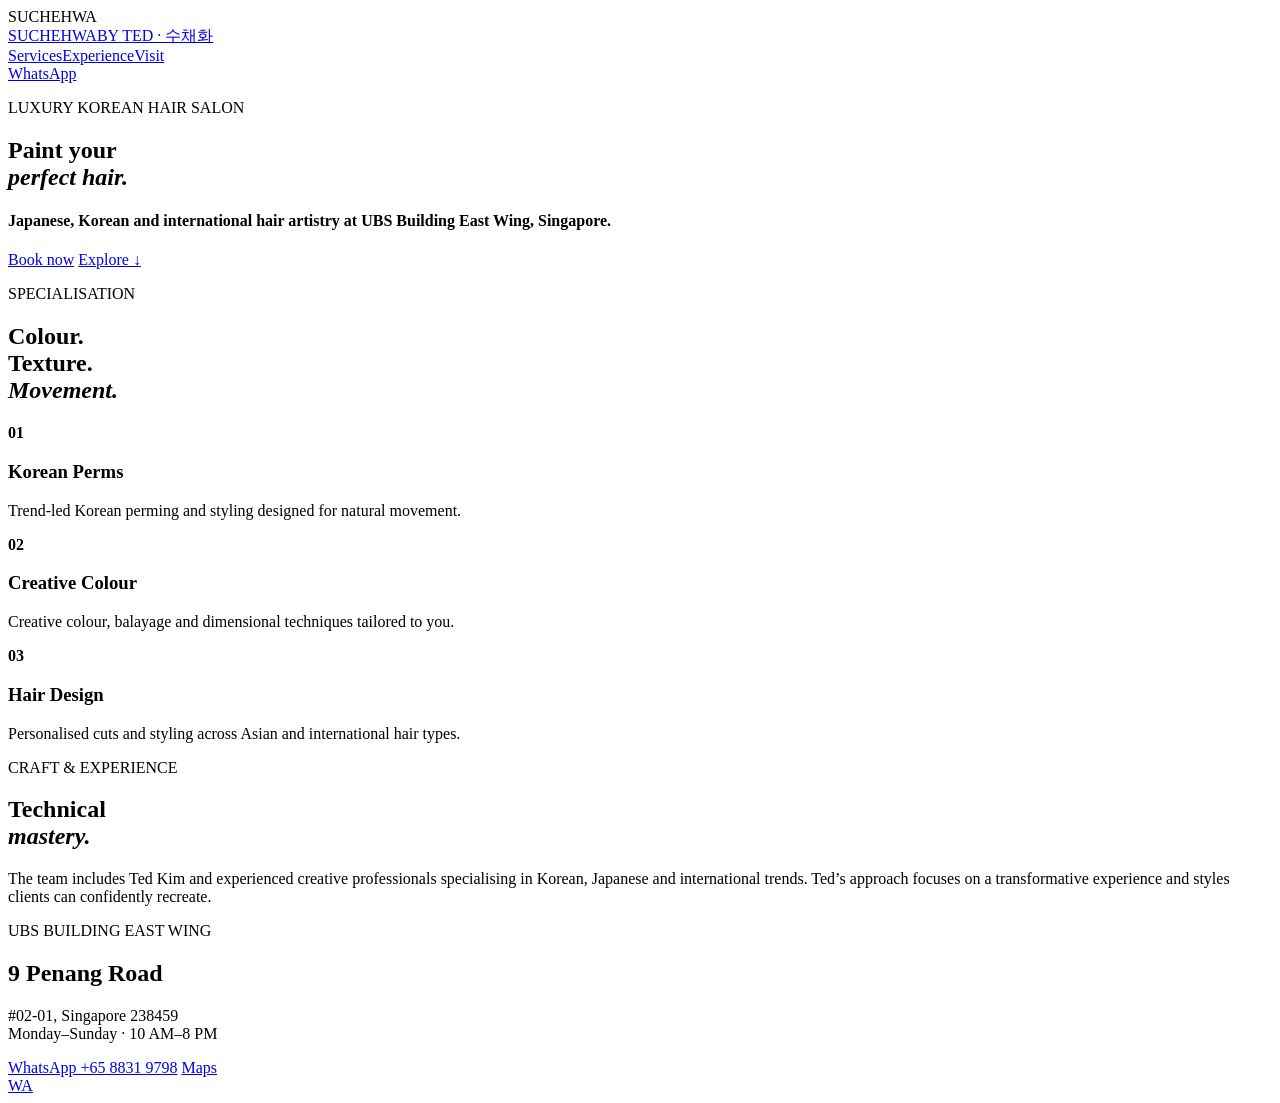
==== index.html @ 35e84a0e "Build Salon 4 website — Suchehwa By Ted" ====
<!doctype html><html><head><meta charset="utf-8"><meta name="viewport" content="width=device-width,initial-scale=1"><title>Suchehwa By Ted — Luxury Korean Hair Salon</title><link rel="stylesheet" href="style.css"></head><body><div id="loader">SUCHEHWA</div><header><a class="logo" href="#home">SUCHEHWA<span>BY TED · 수채화</span></a><nav><a href="#services">Services</a><a href="#team">Experience</a><a href="#visit">Visit</a></nav><a class="cta" href="https://wa.me/6588319798">WhatsApp</a></header><main><section id="home" class="hero"><p>LUXURY KOREAN HAIR SALON</p><h1>Paint your<br><i>perfect hair.</i></h1><h4>Japanese, Korean and international hair artistry at UBS Building East Wing, Singapore.</h4><div><a class="cta" href="https://wa.me/6588319798?text=Hi%20Suchehwa%20By%20Ted%2C%20I%27d%20like%20to%20book.">Book now</a> <a href="#services">Explore ↓</a></div></section><section id="services"><p>SPECIALISATION</p><h2>Colour.<br>Texture.<br><i>Movement.</i></h2><div class="grid"><article><b>01</b><h3>Korean Perms</h3><p>Trend-led Korean perming and styling designed for natural movement.</p></article><article><b>02</b><h3>Creative Colour</h3><p>Creative colour, balayage and dimensional techniques tailored to you.</p></article><article><b>03</b><h3>Hair Design</h3><p>Personalised cuts and styling across Asian and international hair types.</p></article></div></section><section id="team"><p>CRAFT & EXPERIENCE</p><h2>Technical<br><i>mastery.</i></h2><p class="wide">The team includes Ted Kim and experienced creative professionals specialising in Korean, Japanese and international trends. Ted’s approach focuses on a transformative experience and styles clients can confidently recreate.</p></section><section id="visit"><p>UBS BUILDING EAST WING</p><h2>9 Penang Road</h2><p>#02-01, Singapore 238459<br>Monday–Sunday · 10 AM–8 PM</p><a class="cta" href="https://wa.me/6588319798">WhatsApp +65 8831 9798</a> <a href="https://www.google.com/maps/search/?api=1&query=9%20Penang%20Road%20Singapore%20238459">Maps</a></section></main><a class="float" href="https://wa.me/6588319798">WA</a><script src="script.js"></script></body></html>
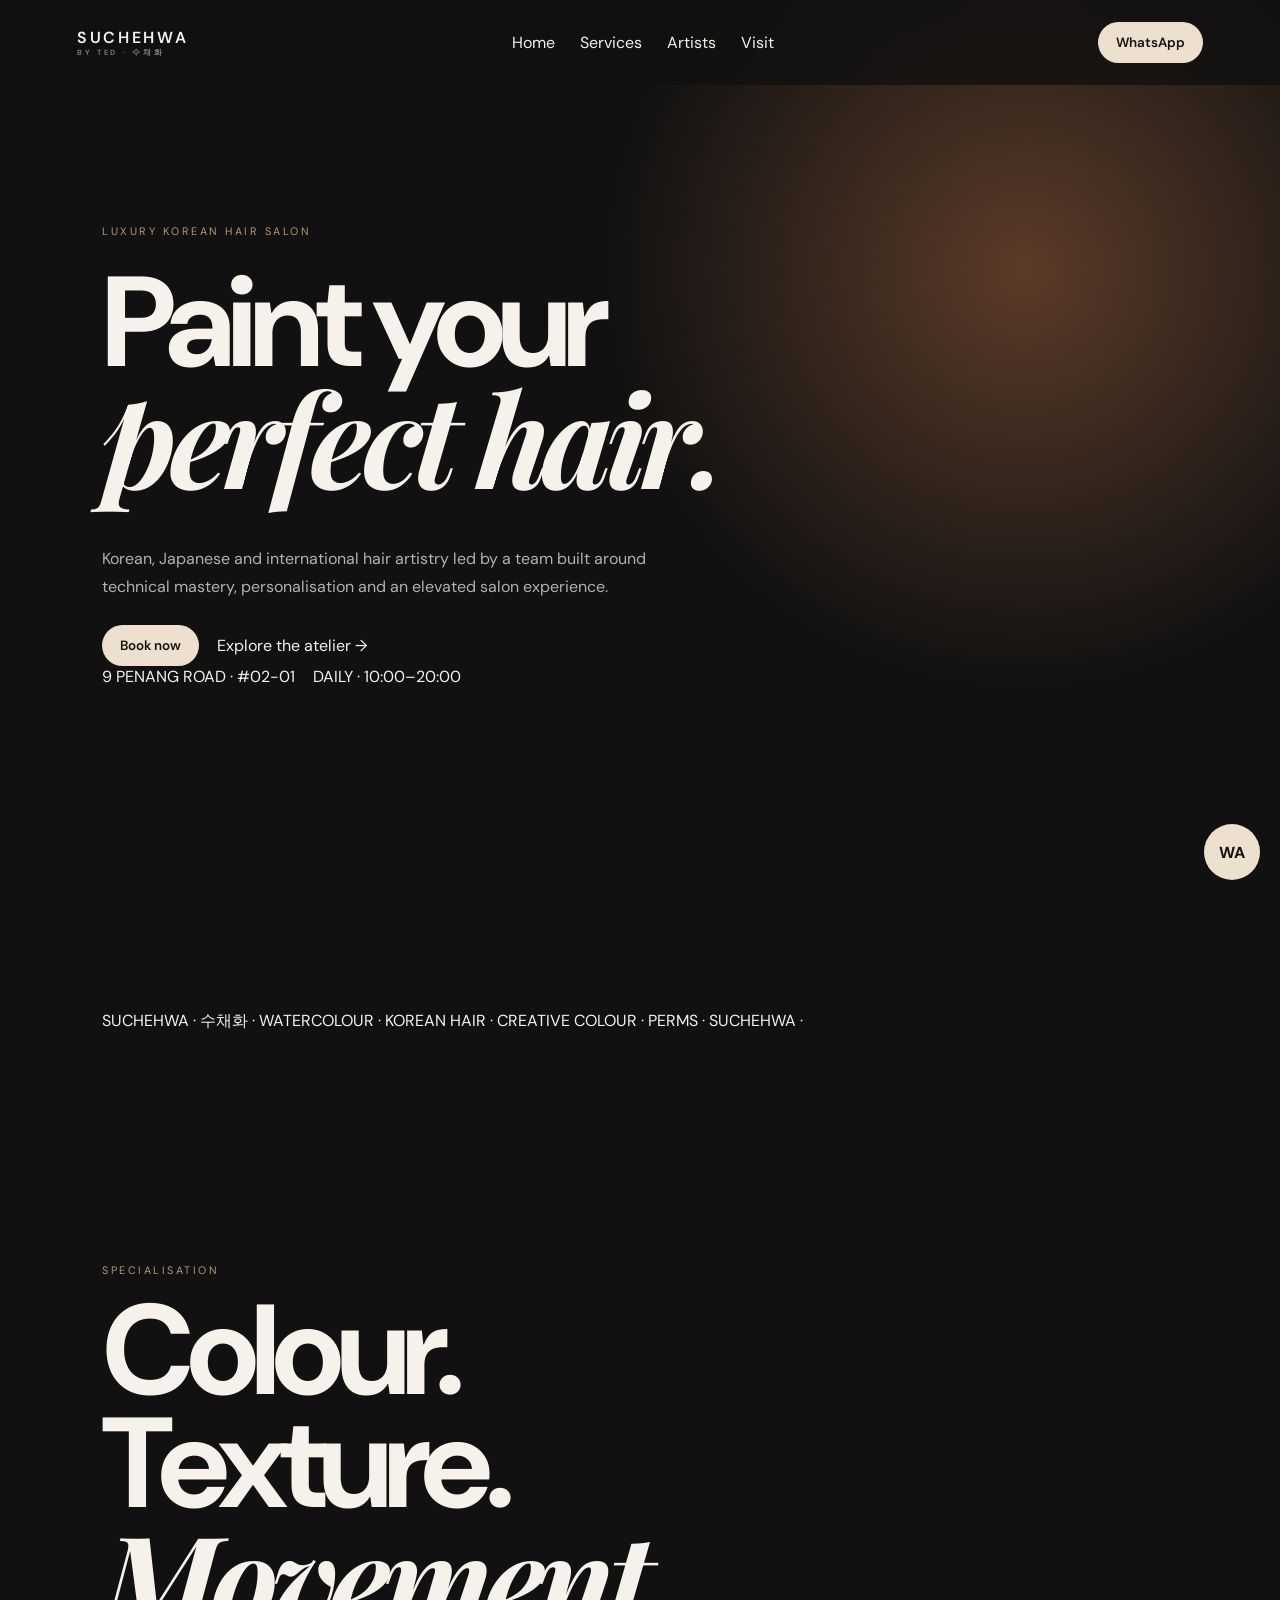
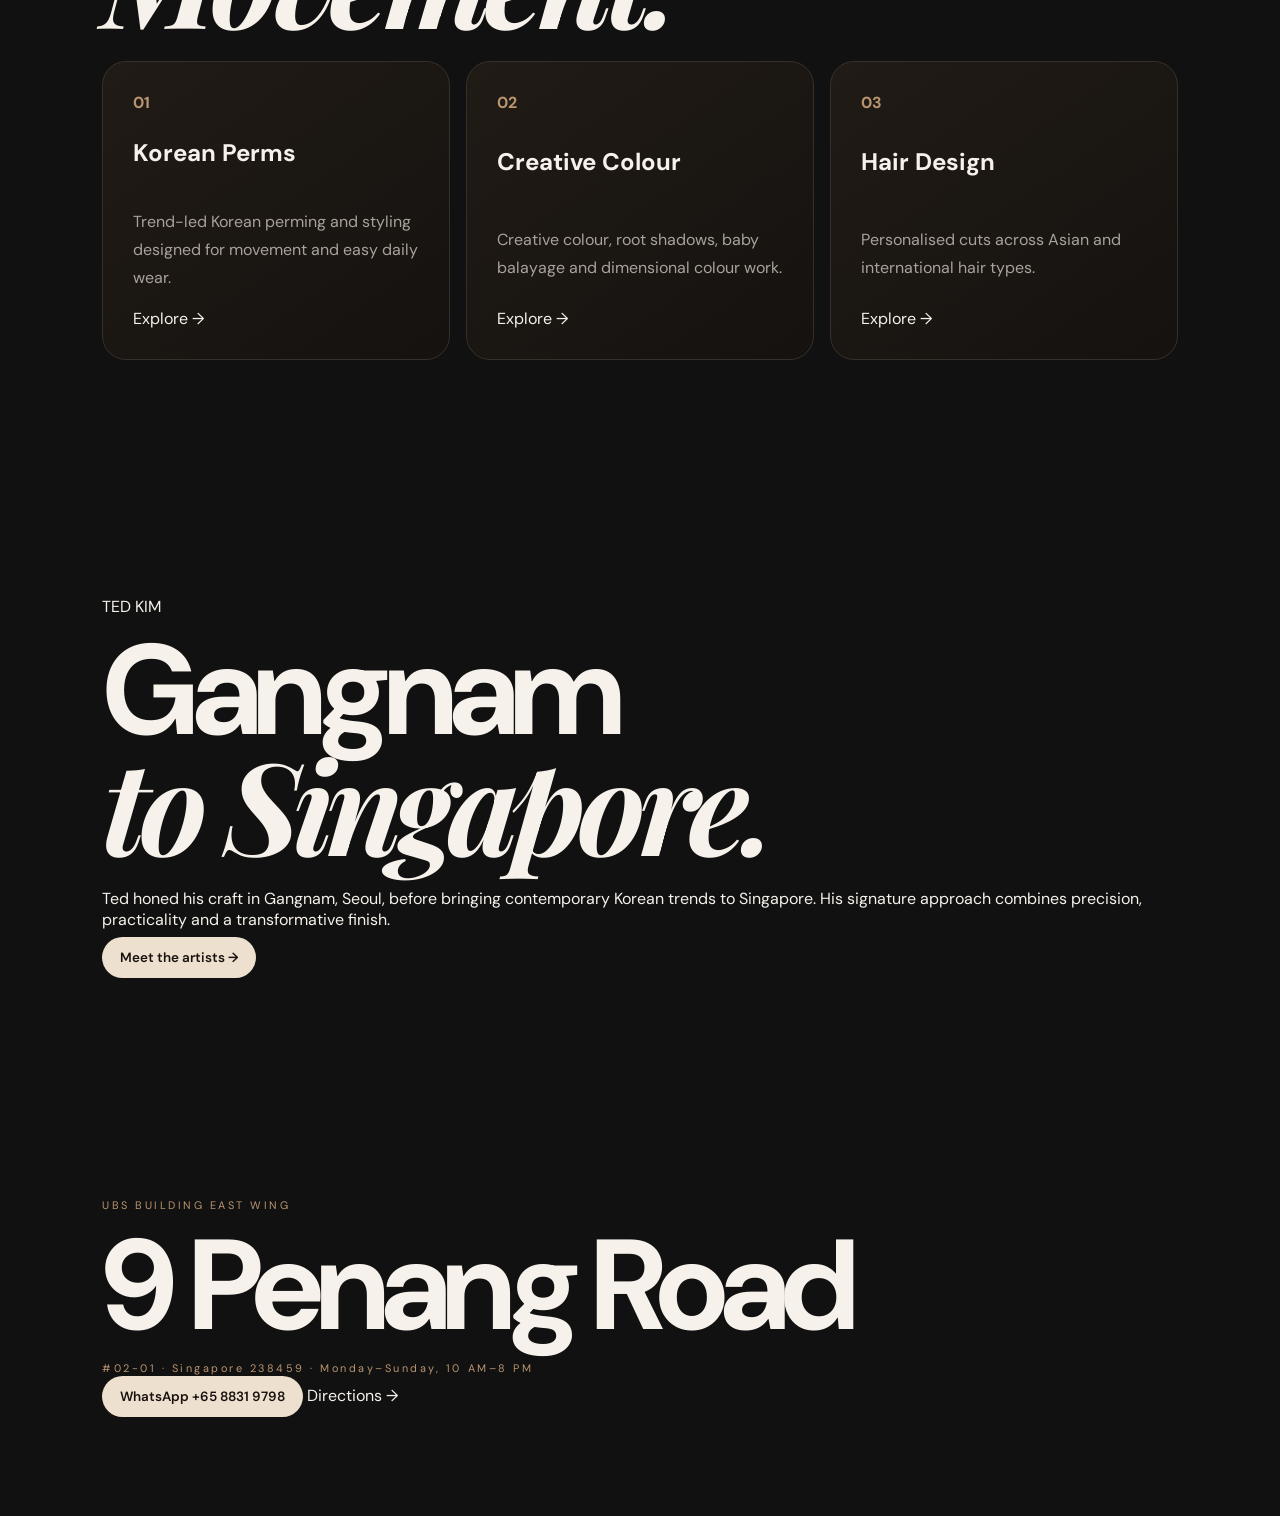
==== commit 40d8a84f: "Upgrade Salon 4 homepage to multi-page premium experience" ====
--- a/index.html
+++ b/index.html
@@ -1 +1 @@
-<!doctype html><html><head><meta charset="utf-8"><meta name="viewport" content="width=device-width,initial-scale=1"><title>Suchehwa By Ted — Luxury Korean Hair Salon</title><link rel="stylesheet" href="style.css"></head><body><div id="loader">SUCHEHWA</div><header><a class="logo" href="#home">SUCHEHWA<span>BY TED · 수채화</span></a><nav><a href="#services">Services</a><a href="#team">Experience</a><a href="#visit">Visit</a></nav><a class="cta" href="https://wa.me/6588319798">WhatsApp</a></header><main><section id="home" class="hero"><p>LUXURY KOREAN HAIR SALON</p><h1>Paint your<br><i>perfect hair.</i></h1><h4>Japanese, Korean and international hair artistry at UBS Building East Wing, Singapore.</h4><div><a class="cta" href="https://wa.me/6588319798?text=Hi%20Suchehwa%20By%20Ted%2C%20I%27d%20like%20to%20book.">Book now</a> <a href="#services">Explore ↓</a></div></section><section id="services"><p>SPECIALISATION</p><h2>Colour.<br>Texture.<br><i>Movement.</i></h2><div class="grid"><article><b>01</b><h3>Korean Perms</h3><p>Trend-led Korean perming and styling designed for natural movement.</p></article><article><b>02</b><h3>Creative Colour</h3><p>Creative colour, balayage and dimensional techniques tailored to you.</p></article><article><b>03</b><h3>Hair Design</h3><p>Personalised cuts and styling across Asian and international hair types.</p></article></div></section><section id="team"><p>CRAFT & EXPERIENCE</p><h2>Technical<br><i>mastery.</i></h2><p class="wide">The team includes Ted Kim and experienced creative professionals specialising in Korean, Japanese and international trends. Ted’s approach focuses on a transformative experience and styles clients can confidently recreate.</p></section><section id="visit"><p>UBS BUILDING EAST WING</p><h2>9 Penang Road</h2><p>#02-01, Singapore 238459<br>Monday–Sunday · 10 AM–8 PM</p><a class="cta" href="https://wa.me/6588319798">WhatsApp +65 8831 9798</a> <a href="https://www.google.com/maps/search/?api=1&query=9%20Penang%20Road%20Singapore%20238459">Maps</a></section></main><a class="float" href="https://wa.me/6588319798">WA</a><script src="script.js"></script></body></html>+<!doctype html><html lang="en"><head><meta charset="utf-8"><meta name="viewport" content="width=device-width,initial-scale=1"><title>Suchehwa By Ted — Luxury Korean Hair Salon</title><link rel="stylesheet" href="style.css"><link rel="stylesheet" href="site.css"></head><body><div id="loader">SUCHEHWA</div><header><a class="logo" href="index.html">SUCHEHWA<span>BY TED · 수채화</span></a><nav><a href="index.html">Home</a><a href="services.html">Services</a><a href="experience.html">Artists</a><a href="contact.html">Visit</a></nav><a class="cta" href="https://wa.me/6588319798">WhatsApp</a></header><main><section class="hero"><div class="orb"></div><p>LUXURY KOREAN HAIR SALON</p><h1>Paint your<br><i>perfect hair.</i></h1><h4>Korean, Japanese and international hair artistry led by a team built around technical mastery, personalisation and an elevated salon experience.</h4><div><a class="cta magnetic" href="https://wa.me/6588319798?text=Hi%20Suchehwa%20By%20Ted%2C%20I%27d%20like%20to%20book.">Book now</a> <a href="services.html">Explore the atelier →</a></div><div class="hero-meta"><span>9 PENANG ROAD · #02-01</span><span>DAILY · 10:00–20:00</span></div></section><section class="marquee"><div>SUCHEHWA · 수채화 · WATERCOLOUR · KOREAN HAIR · CREATIVE COLOUR · PERMS · SUCHEHWA ·</div></section><section class="section reveal"><p>SPECIALISATION</p><h2>Colour.<br>Texture.<br><i>Movement.</i></h2><div class="grid"><article class="tilt"><b>01</b><h3>Korean Perms</h3><p>Trend-led Korean perming and styling designed for movement and easy daily wear.</p><a href="services.html#perms">Explore →</a></article><article class="tilt"><b>02</b><h3>Creative Colour</h3><p>Creative colour, root shadows, baby balayage and dimensional colour work.</p><a href="services.html#colour">Explore →</a></article><article class="tilt"><b>03</b><h3>Hair Design</h3><p>Personalised cuts across Asian and international hair types.</p><a href="services.html#design">Explore →</a></article></div></section><section class="feature reveal"><div><p>TED KIM</p><h2>Gangnam<br><i>to Singapore.</i></h2></div><div><p>Ted honed his craft in Gangnam, Seoul, before bringing contemporary Korean trends to Singapore. His signature approach combines precision, practicality and a transformative finish.</p><a class="cta" href="experience.html">Meet the artists →</a></div></section><section class="visit reveal"><p>UBS BUILDING EAST WING</p><h2>9 Penang Road</h2><p>#02-01 · Singapore 238459 · Monday–Sunday, 10 AM–8 PM</p><div><a class="cta" href="https://wa.me/6588319798">WhatsApp +65 8831 9798</a> <a href="contact.html">Directions →</a></div></section></main><a class="float" href="https://wa.me/6588319798">WA</a><script src="script.js"></script><script src="site.js"></script></body></html>
--- a/style.css
+++ b/style.css
@@ -0,0 +1 @@
+@import url('https://fonts.googleapis.com/css2?family=DM+Sans:wght@400;600&family=Playfair+Display:ital,wght@0,500;1,500&display=swap');*{box-sizing:border-box}html{scroll-behavior:smooth}body{margin:0;background:#111;color:#f6f1ea;font-family:DM Sans,sans-serif}header{position:fixed;z-index:5;top:0;width:100%;padding:22px 6vw;display:flex;justify-content:space-between;align-items:center;background:#111c;backdrop-filter:blur(16px)}a{color:inherit;text-decoration:none}.logo{font-weight:600;letter-spacing:.17em}.logo span{display:block;font-size:.47rem;opacity:.5}nav{display:none;gap:25px}.cta{background:#eee0ce;color:#17120f;padding:12px 18px;border-radius:999px;font-weight:600;font-size:.84rem}.hero{min-height:100svh;padding:150px 8vw;display:flex;flex-direction:column;justify-content:center;background:radial-gradient(circle at 80% 30%,#5b3b29,transparent 35%)}.hero>p,section>p{font-size:.68rem;letter-spacing:.23em;color:#b99570}.hero h1,h2{font-size:clamp(3.3rem,11vw,8rem);line-height:.88;letter-spacing:-.06em;margin:18px 0}.hero i,h2 i{font-family:'Playfair Display',serif}.hero h4{max-width:570px;color:#b7b0aa;line-height:1.7;font-weight:400;margin:25px 0}.hero div{display:flex;gap:18px;flex-wrap:wrap;align-items:center}section:not(.hero){padding:110px 8vw}#services{background:#181512}.grid{display:grid;gap:16px}.grid article{min-height:260px;padding:30px;border:1px solid #37302a;border-radius:24px;background:linear-gradient(145deg,#211b16,#15120f);display:flex;flex-direction:column;justify-content:space-between;transition:.45s}.grid article:hover{transform:translateY(-8px)}.grid b{color:#b99570}.grid h3{font-size:1.5rem}.grid p,.wide,#visit p{max-width:620px;color:#aaa29a;line-height:1.75}.wide{font-size:1.15rem}#visit{text-align:center;background:radial-gradient(circle at 50% 0,#3b2b20,#111 60%)}#visit h2{font-size:clamp(2.7rem,9vw,6rem)}#visit a{display:inline-block;margin:8px}.float{position:fixed;z-index:6;right:20px;bottom:20px;width:56px;height:56px;border-radius:50%;display:grid;place-items:center;background:#eee0ce;color:#17120f;font-weight:700}#loader{position:fixed;z-index:20;inset:0;display:grid;place-items:center;background:#111;letter-spacing:.35em;transition:.8s}@media(min-width:800px){nav{display:flex}.grid{grid-template-columns:repeat(3,1fr)}}
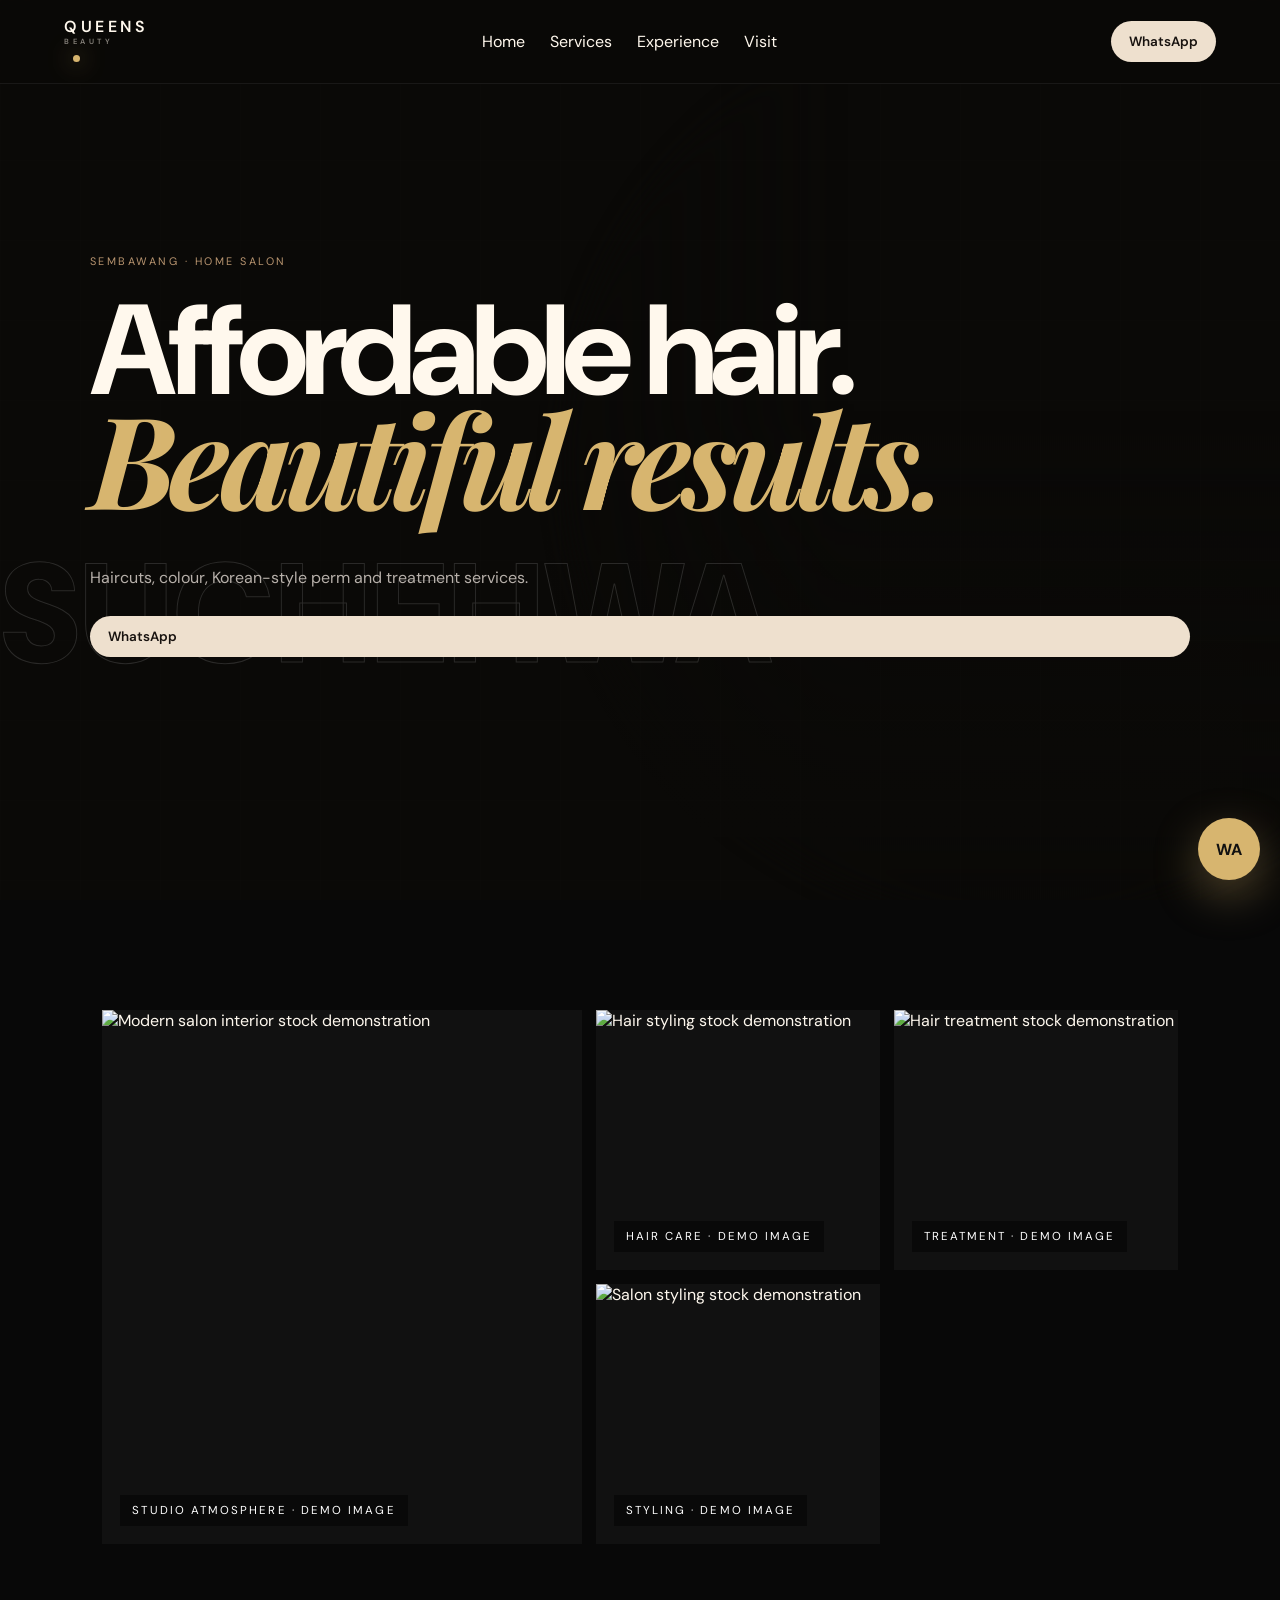
==== commit db1a72bc: "Replace Salon 4 demo with Queens Beauty Palace pitch build" ====
--- a/index.html
+++ b/index.html
@@ -1 +1 @@
-<!doctype html><html lang="en"><head><meta charset="utf-8"><meta name="viewport" content="width=device-width,initial-scale=1"><title>Suchehwa By Ted — Luxury Korean Hair Salon</title><link rel="stylesheet" href="style.css"><link rel="stylesheet" href="site.css"></head><body><div id="loader">SUCHEHWA</div><header><a class="logo" href="index.html">SUCHEHWA<span>BY TED · 수채화</span></a><nav><a href="index.html">Home</a><a href="services.html">Services</a><a href="experience.html">Artists</a><a href="contact.html">Visit</a></nav><a class="cta" href="https://wa.me/6588319798">WhatsApp</a></header><main><section class="hero"><div class="orb"></div><p>LUXURY KOREAN HAIR SALON</p><h1>Paint your<br><i>perfect hair.</i></h1><h4>Korean, Japanese and international hair artistry led by a team built around technical mastery, personalisation and an elevated salon experience.</h4><div><a class="cta magnetic" href="https://wa.me/6588319798?text=Hi%20Suchehwa%20By%20Ted%2C%20I%27d%20like%20to%20book.">Book now</a> <a href="services.html">Explore the atelier →</a></div><div class="hero-meta"><span>9 PENANG ROAD · #02-01</span><span>DAILY · 10:00–20:00</span></div></section><section class="marquee"><div>SUCHEHWA · 수채화 · WATERCOLOUR · KOREAN HAIR · CREATIVE COLOUR · PERMS · SUCHEHWA ·</div></section><section class="section reveal"><p>SPECIALISATION</p><h2>Colour.<br>Texture.<br><i>Movement.</i></h2><div class="grid"><article class="tilt"><b>01</b><h3>Korean Perms</h3><p>Trend-led Korean perming and styling designed for movement and easy daily wear.</p><a href="services.html#perms">Explore →</a></article><article class="tilt"><b>02</b><h3>Creative Colour</h3><p>Creative colour, root shadows, baby balayage and dimensional colour work.</p><a href="services.html#colour">Explore →</a></article><article class="tilt"><b>03</b><h3>Hair Design</h3><p>Personalised cuts across Asian and international hair types.</p><a href="services.html#design">Explore →</a></article></div></section><section class="feature reveal"><div><p>TED KIM</p><h2>Gangnam<br><i>to Singapore.</i></h2></div><div><p>Ted honed his craft in Gangnam, Seoul, before bringing contemporary Korean trends to Singapore. His signature approach combines precision, practicality and a transformative finish.</p><a class="cta" href="experience.html">Meet the artists →</a></div></section><section class="visit reveal"><p>UBS BUILDING EAST WING</p><h2>9 Penang Road</h2><p>#02-01 · Singapore 238459 · Monday–Sunday, 10 AM–8 PM</p><div><a class="cta" href="https://wa.me/6588319798">WhatsApp +65 8831 9798</a> <a href="contact.html">Directions →</a></div></section></main><a class="float" href="https://wa.me/6588319798">WA</a><script src="script.js"></script><script src="site.js"></script></body></html>+<!doctype html><html><head><meta charset="utf-8"><meta name="viewport" content="width=device-width,initial-scale=1"><title>Queens Beauty Palace — Singapore</title><link rel="stylesheet" href="style.css"><link rel="stylesheet" href="site.css"></head><body><div id="loader">QUEENS</div><header><a class="logo" href="index.html">QUEENS<span>BEAUTY</span></a><nav><a href="index.html">Home</a><a href="services.html">Services</a><a href="experience.html">Experience</a><a href="contact.html">Visit</a></nav><a class="cta" href="https://wa.me/6567531179">WhatsApp</a></header><main><section class="hero"><p>SEMBAWANG · HOME SALON</p><h1>Affordable hair.<br><i>Beautiful results.</i></h1><h4>Haircuts, colour, Korean-style perm and treatment services.</h4><a class="cta" href="https://wa.me/6567531179?text=Hi%20Queens%20Beauty%20Palace%2C%20I%20would%20like%20to%20enquire%20about%20your%20services.">WhatsApp</a></section></main><a class="float" href="https://wa.me/6567531179">WA</a><script src="script.js"></script><script src="site.js"></script><script src="pitch-v5-loader.js"></script></body></html>
--- a/site.css
+++ b/site.css
@@ -0,0 +1 @@
+:root{--a:#d8b27c;--s:#f3dfbf;--bg:#0b0a08;--p:#19130e;--ink:#f7f0e6;--line:color-mix(in srgb,var(--a) 25%,transparent)}html{scroll-behavior:smooth}body{background:radial-gradient(circle at 80% 0,color-mix(in srgb,var(--a) 20%,transparent),transparent 35%),var(--bg)!important;color:var(--ink)!important}body:before{content:"";position:fixed;inset:0;pointer-events:none;z-index:1;opacity:.06;background-image:linear-gradient(#fff2 1px,transparent 1px),linear-gradient(90deg,#fff2 1px,transparent 1px);background-size:80px 80px}header{z-index:60!important;border-bottom:1px solid #fff1;padding:16px 5vw!important;transition:.35s}header.scrolled{background:#000c!important;backdrop-filter:blur(22px);box-shadow:0 10px 40px #0006}.logo{letter-spacing:.22em}.logo:after{content:"";display:inline-block;width:7px;height:7px;margin-left:9px;border-radius:50%;background:var(--a);box-shadow:0 0 18px var(--a)}nav a{position:relative}nav a:after{content:"";position:absolute;left:0;right:0;bottom:-7px;height:1px;background:var(--a);transform:scaleX(0);transition:.3s}nav a:hover:after{transform:scaleX(1)}.navcta,.btn{background:var(--s)!important;color:#111!important;box-shadow:0 10px 35px color-mix(in srgb,var(--a) 20%,transparent)!important;transition:.3s}.navcta:hover,.btn:hover{transform:translateY(-3px);box-shadow:0 18px 55px color-mix(in srgb,var(--a) 35%,transparent)!important}.hero{min-height:100svh;padding-top:180px!important;isolation:isolate;overflow:hidden}.hero:before{content:"";position:absolute;width:72vw;height:72vw;right:-30%;top:8%;border-radius:50%;background:radial-gradient(circle at 35% 35%,color-mix(in srgb,var(--a) 48%,transparent),transparent 18%),radial-gradient(circle,color-mix(in srgb,var(--a) 20%,transparent),transparent 65%);filter:blur(12px);animation:hfloat 11s ease-in-out infinite;z-index:-1}.hero:after{content:"";position:absolute;inset:auto 0 0;height:35%;background:linear-gradient(transparent,var(--bg));z-index:-1}.hero h1{font-size:clamp(4rem,12vw,11rem)!important;max-width:1100px}.hero h1 i,.page-hero h1 i{color:var(--a)}.eyebrow{color:var(--a)!important;font-weight:700}.lead{font-size:clamp(1rem,1.5vw,1.25rem)!important;max-width:650px!important}.hero-meta{border-top:1px solid var(--line);padding-top:20px}.marquee{background:var(--p)!important;border-color:var(--line)!important}.marquee div{color:var(--a)!important;font-weight:700}.section{position:relative;background:linear-gradient(var(--bg),var(--p))!important;overflow:hidden}.section:before{content:"01";position:absolute;right:5vw;top:40px;font-size:16vw;font-weight:900;color:transparent;-webkit-text-stroke:1px color-mix(in srgb,var(--a) 18%,transparent)}.cards{grid-template-columns:repeat(3,minmax(0,1fr))!important;gap:20px!important}.cards article{position:relative;min-height:430px!important;overflow:hidden;border:1px solid var(--line)!important;border-radius:30px!important;background:var(--p)!important;box-shadow:0 20px 70px #0005;transition:.55s}.cards article:before{content:"";position:absolute;inset:0;background-size:cover;background-position:center;opacity:.32;transition:.8s}.cards article:nth-child(1):before{background-image:url('https://images.unsplash.com/photo-1522337360788-8b13dee7a37e?auto=format&fit=crop&w=1200&q=85')}.cards article:nth-child(2):before{background-image:url('https://images.unsplash.com/photo-1560066984-138dadb4c035?auto=format&fit=crop&w=1200&q=85')}.cards article:nth-child(3):before{background-image:url('https://images.unsplash.com/photo-1521590832167-7bcbfaa6381f?auto=format&fit=crop&w=1200&q=85')}.cards article:after{content:"";position:absolute;inset:0;background:linear-gradient(180deg,transparent 10%,var(--p) 78%)}.cards article>*{position:relative;z-index:2}.cards article:hover{transform:translateY(-12px);border-color:color-mix(in srgb,var(--a) 65%,transparent)!important;box-shadow:0 35px 95px #0008}.cards article:hover:before{transform:scale(1.08);opacity:.5}.cards h3{font-size:clamp(1.5rem,2vw,2rem)!important}.cards a{color:var(--a)!important;font-weight:700}.feature{position:relative;overflow:hidden;background:radial-gradient(circle at 85% 30%,color-mix(in srgb,var(--a) 25%,transparent),transparent 38%),var(--p)!important;border-block:1px solid var(--line);min-height:520px}.feature:before{content:"";position:absolute;right:-10vw;top:-15vw;width:48vw;height:48vw;border:1px solid color-mix(in srgb,var(--a) 35%,transparent);border-radius:50%;animation:spin 30s linear infinite}.visit{position:relative;overflow:hidden;background:linear-gradient(135deg,var(--p),var(--bg))!important;border-top:1px solid var(--line)}.visit:before{content:"";position:absolute;width:320px;height:320px;right:-100px;bottom:-120px;border-radius:50%;background:var(--a);filter:blur(120px);opacity:.16}.page{padding-top:170px!important}.page-hero{position:relative;max-width:1050px}.page-hero:after{content:"";position:absolute;right:-5vw;top:0;width:180px;height:180px;border:1px solid var(--line);border-radius:50%}.page-hero h1{font-size:clamp(4rem,12vw,10rem)!important}.service-list{max-width:1200px!important}.service-row{position:relative;padding:42px 0!important;border-color:var(--line)!important;transition:.4s}.service-row:before{content:"";position:absolute;inset:0 -5vw;background:linear-gradient(90deg,color-mix(in srgb,var(--a) 9%,transparent),transparent 65%);opacity:0;transition:.35s;pointer-events:none}.service-row:hover{padding-left:20px!important}.service-row:hover:before{opacity:1}.service-row h2{font-size:clamp(2rem,4vw,4rem)!important}.service-row strong{color:var(--a);font-size:.7rem;letter-spacing:.16em;text-transform:uppercase}.contact-grid{gap:18px!important}.contact-card{position:relative;min-height:240px;padding:34px!important;border-color:var(--line)!important;background:linear-gradient(145deg,var(--p),#0006)!important;border-radius:28px!important;overflow:hidden;transition:.4s}.contact-card:hover{transform:translateY(-7px);border-color:color-mix(in srgb,var(--a) 60%,transparent)!important}.big-link{color:var(--ink);text-decoration:none}.big-link:hover{color:var(--a)}.page-nav a{border-color:var(--line)!important;transition:.3s}.page-nav a:hover{background:var(--s)!important;color:#111!important;transform:translateY(-3px)}.map-block iframe{filter:saturate(.75) contrast(1.05);border-color:var(--line)!important;box-shadow:0 25px 80px #0006}.float{width:62px!important;height:62px!important;background:var(--a)!important;color:#111!important;box-shadow:0 15px 45px color-mix(in srgb,var(--a) 35%,transparent)!important}.float:hover{transform:scale(1.08)}#loader{background:var(--bg)!important;z-index:200!important}#loader:before{content:"";position:absolute;width:45vw;height:45vw;border:1px solid color-mix(in srgb,var(--a) 45%,transparent);border-radius:50%;animation:pulse 2.2s ease-in-out infinite}#loader .loader-mark{position:relative;display:grid;place-items:center;text-align:center;gap:12px}#loader strong{font-size:clamp(2.4rem,8vw,7rem)!important;color:var(--ink)}#loader span{color:var(--a)!important}#loader.is-hidden{opacity:0;pointer-events:none}body.is-loading{overflow:hidden!important}.reveal{opacity:0;transform:translateY(50px) scale(.98)!important;transition:.9s cubic-bezier(.2,.75,.2,1)!important}.reveal.visible{opacity:1;transform:none!important}#scroll-progress{position:fixed;z-index:150;top:0;left:0;height:2px;width:0;background:var(--a);box-shadow:0 0 16px var(--a)}@keyframes hfloat{50%{transform:translate3d(-30px,25px,0) scale(1.08)}}@keyframes spin{to{transform:rotate(360deg)}}@keyframes pulse{50%{transform:scale(1.08);opacity:.35}}@media(min-width:800px){.hero{padding-left:10vw!important;padding-right:8vw!important}.section,.feature,.visit{padding-left:10vw!important;padding-right:10vw!important}.service-row{grid-template-columns:70px 1fr 150px!important}.contact-grid{grid-template-columns:repeat(2,minmax(0,1fr))!important}}@media(max-width:799px){header{padding-left:18px!important;padding-right:18px!important}header nav{display:flex!important;position:fixed;left:10px;right:10px;bottom:10px;z-index:90;padding:9px 8px;background:#080808e8;backdrop-filter:blur(22px);border:1px solid var(--line);border-radius:18px;justify-content:space-around;gap:4px;box-shadow:0 15px 50px #0008}header nav a{font-size:.65rem;padding:8px 7px}header .navcta,header .cta{padding:10px 12px;font-size:.7rem}.hero{padding-left:6vw!important;padding-right:6vw!important}.hero h1{font-size:clamp(3.3rem,17vw,6rem)!important}.cards{grid-template-columns:1fr!important}.cards article{min-height:390px!important}.section,.feature,.visit{padding:90px 6vw!important}.page{padding:130px 6vw 110px!important}.page-hero h1{font-size:clamp(3.4rem,17vw,6.5rem)!important}.service-row{grid-template-columns:34px 1fr!important}.service-row strong{grid-column:2;margin-top:10px}.contact-grid{grid-template-columns:1fr!important}.map-block iframe{height:72vw!important;min-height:300px}.float{bottom:78px!important;right:16px!important}.hero:before{width:110vw;height:110vw;right:-50%;top:20%}}
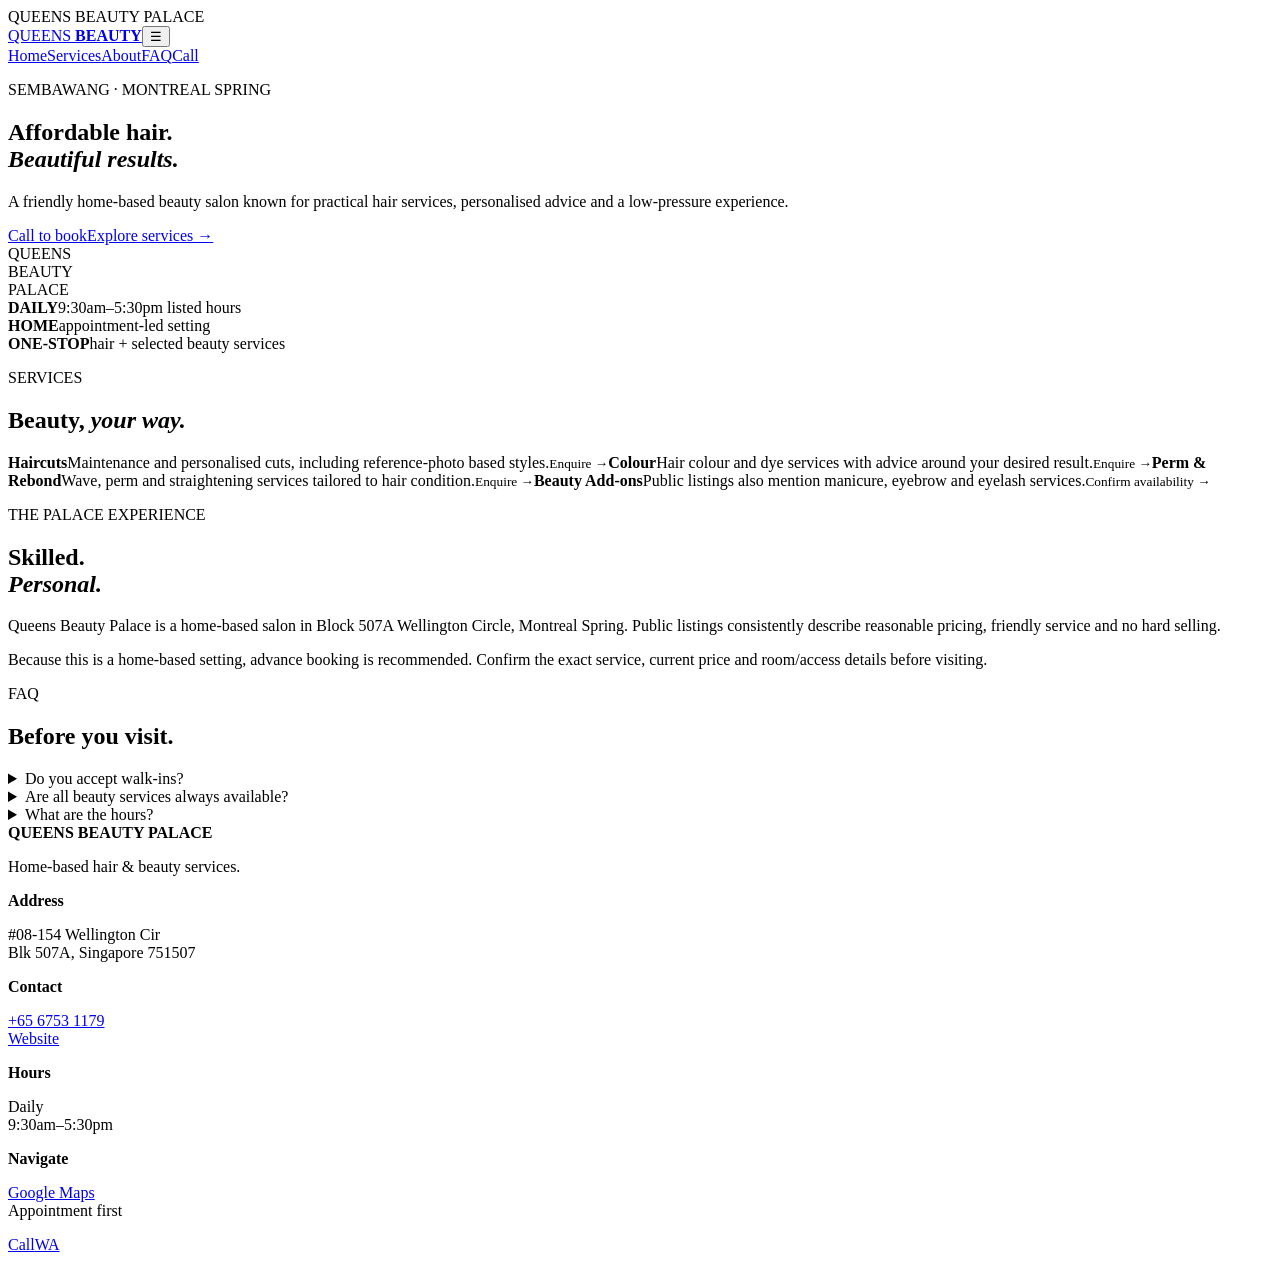
==== commit 5c363caa: "Rebuild Queens Beauty Palace website" ====
--- a/index.html
+++ b/index.html
@@ -1 +1 @@
-<!doctype html><html><head><meta charset="utf-8"><meta name="viewport" content="width=device-width,initial-scale=1"><title>Queens Beauty Palace — Singapore</title><link rel="stylesheet" href="style.css"><link rel="stylesheet" href="site.css"></head><body><div id="loader">QUEENS</div><header><a class="logo" href="index.html">QUEENS<span>BEAUTY</span></a><nav><a href="index.html">Home</a><a href="services.html">Services</a><a href="experience.html">Experience</a><a href="contact.html">Visit</a></nav><a class="cta" href="https://wa.me/6567531179">WhatsApp</a></header><main><section class="hero"><p>SEMBAWANG · HOME SALON</p><h1>Affordable hair.<br><i>Beautiful results.</i></h1><h4>Haircuts, colour, Korean-style perm and treatment services.</h4><a class="cta" href="https://wa.me/6567531179?text=Hi%20Queens%20Beauty%20Palace%2C%20I%20would%20like%20to%20enquire%20about%20your%20services.">WhatsApp</a></section></main><a class="float" href="https://wa.me/6567531179">WA</a><script src="script.js"></script><script src="site.js"></script><script src="pitch-v5-loader.js"></script></body></html>+<!doctype html><html lang="en"><head><meta charset="utf-8"><meta name="viewport" content="width=device-width,initial-scale=1"><meta name="description" content="Queens Beauty Palace — home-based hair and beauty services in Sembawang, Singapore."><title>Queens Beauty Palace | Sembawang</title><link rel="stylesheet" href="https://raw.githubusercontent.com/my-business-page/Salon-1/main/premium.css"></head><body><div class="loader"><span>QUEENS BEAUTY PALACE</span></div><header class="site-header"><a class="brand" href="#home">QUEENS <b>BEAUTY</b></a><button class="menu">☰</button><nav><a href="#home">Home</a><a href="#services">Services</a><a href="#about">About</a><a href="#faq">FAQ</a><a class="nav-cta" href="tel:+6567531179">Call</a></nav></header><main id="home"><section class="hero"><div><p class="eyebrow">SEMBAWANG · MONTREAL SPRING</p><h1>Affordable hair.<br><em>Beautiful results.</em></h1><p class="lead">A friendly home-based beauty salon known for practical hair services, personalised advice and a low-pressure experience.</p><div class="actions"><a class="btn" href="tel:+6567531179">Call to book</a><a class="text-link" href="#services">Explore services →</a></div></div><div class="orb"><span>QUEENS<br>BEAUTY<br>PALACE</span></div></section><section class="trust"><div><b>DAILY</b><span>9:30am–5:30pm listed hours</span></div><div><b>HOME</b><span>appointment-led setting</span></div><div><b>ONE-STOP</b><span>hair + selected beauty services</span></div></section><section class="section" id="services"><p class="eyebrow">SERVICES</p><h2>Beauty, <em>your way.</em></h2><div class="cards"><a><b>Haircuts</b><span>Maintenance and personalised cuts, including reference-photo based styles.</span><small>Enquire →</small></a><a><b>Colour</b><span>Hair colour and dye services with advice around your desired result.</span><small>Enquire →</small></a><a><b>Perm & Rebond</b><span>Wave, perm and straightening services tailored to hair condition.</span><small>Enquire →</small></a><a><b>Beauty Add-ons</b><span>Public listings also mention manicure, eyebrow and eyelash services.</span><small>Confirm availability →</small></a></div></section><section class="split" id="about"><div><p class="eyebrow">THE PALACE EXPERIENCE</p><h2>Skilled.<br><em>Personal.</em></h2></div><div><p>Queens Beauty Palace is a home-based salon in Block 507A Wellington Circle, Montreal Spring. Public listings consistently describe reasonable pricing, friendly service and no hard selling.</p><p>Because this is a home-based setting, advance booking is recommended. Confirm the exact service, current price and room/access details before visiting.</p></div></section><section class="section faq" id="faq"><p class="eyebrow">FAQ</p><h2>Before you visit.</h2><details><summary>Do you accept walk-ins?</summary><p>Public listings recommend calling ahead. Please book before travelling.</p></details><details><summary>Are all beauty services always available?</summary><p>Confirm current availability by phone because the service mix can change.</p></details><details><summary>What are the hours?</summary><p>Public listings show daily 9:30am–5:30pm.</p></details></section></main><footer><div><strong>QUEENS BEAUTY PALACE</strong><p>Home-based hair & beauty services.</p></div><div><b>Address</b><p>#08-154 Wellington Cir<br>Blk 507A, Singapore 751507</p></div><div><b>Contact</b><p><a href="tel:+6567531179">+65 6753 1179</a><br><a href="http://queensbeautypalacesalon.com/">Website</a></p></div><div><b>Hours</b><p>Daily<br>9:30am–5:30pm</p></div><div><b>Navigate</b><p><a href="https://www.google.com/maps/search/?api=1&query=507A+Wellington+Circle+Singapore+751507">Google Maps</a><br>Appointment first</p></div></footer><div class="float"><a href="tel:+6567531179">Call</a><a href="https://wa.me/6567531179">WA</a></div><script src="https://raw.githubusercontent.com/my-business-page/Salon-1/main/premium.js"></script></body></html>
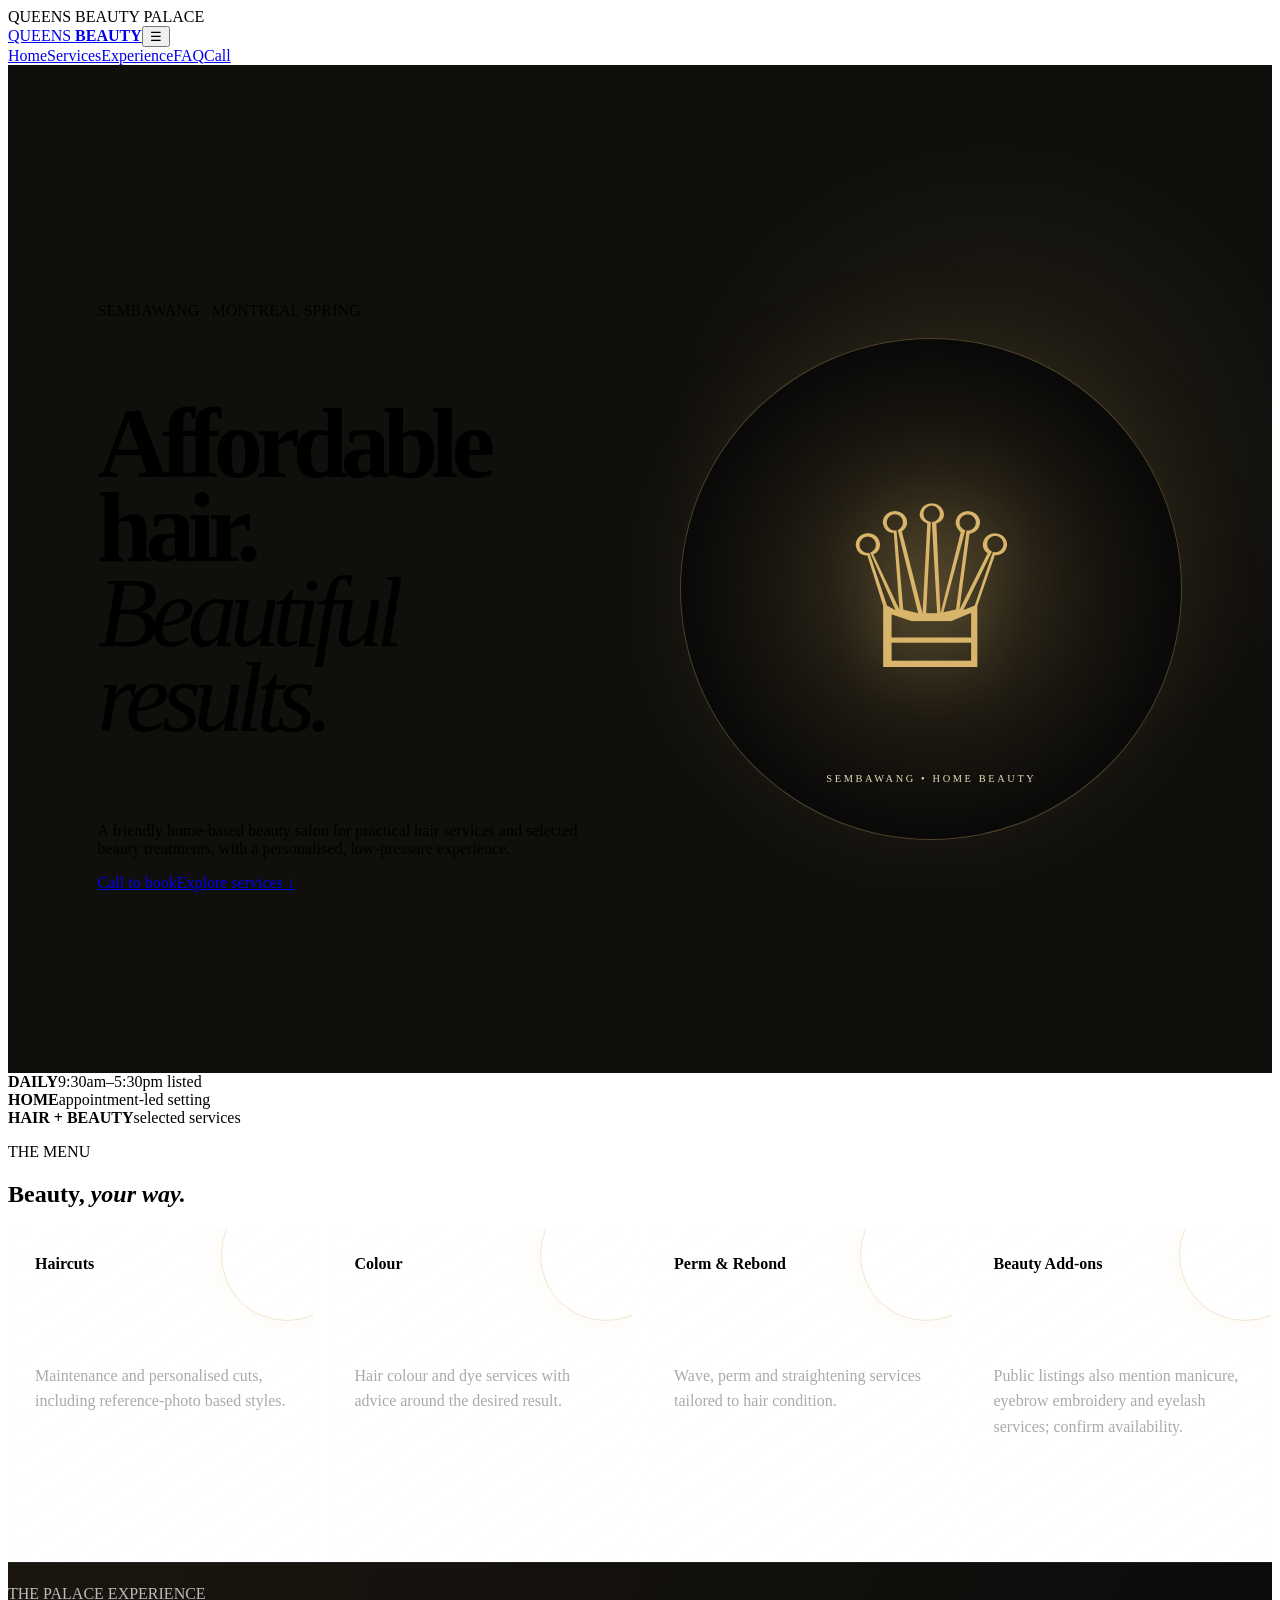
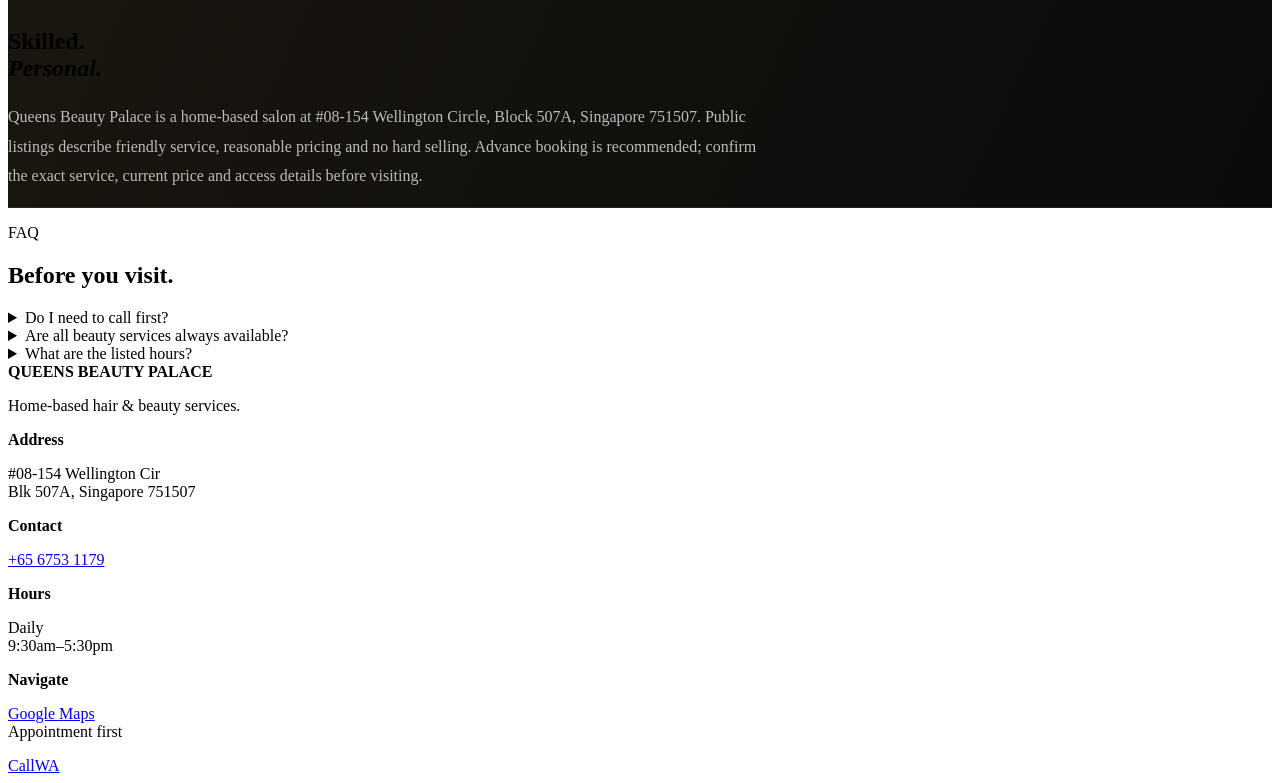
==== commit f4acfa93: "Rebuild Queens Beauty Palace homepage with responsive visual system" ====
--- a/index.html
+++ b/index.html
@@ -1 +1 @@
-<!doctype html><html lang="en"><head><meta charset="utf-8"><meta name="viewport" content="width=device-width,initial-scale=1"><meta name="description" content="Queens Beauty Palace — home-based hair and beauty services in Sembawang, Singapore."><title>Queens Beauty Palace | Sembawang</title><link rel="stylesheet" href="https://raw.githubusercontent.com/my-business-page/Salon-1/main/premium.css"></head><body><div class="loader"><span>QUEENS BEAUTY PALACE</span></div><header class="site-header"><a class="brand" href="#home">QUEENS <b>BEAUTY</b></a><button class="menu">☰</button><nav><a href="#home">Home</a><a href="#services">Services</a><a href="#about">About</a><a href="#faq">FAQ</a><a class="nav-cta" href="tel:+6567531179">Call</a></nav></header><main id="home"><section class="hero"><div><p class="eyebrow">SEMBAWANG · MONTREAL SPRING</p><h1>Affordable hair.<br><em>Beautiful results.</em></h1><p class="lead">A friendly home-based beauty salon known for practical hair services, personalised advice and a low-pressure experience.</p><div class="actions"><a class="btn" href="tel:+6567531179">Call to book</a><a class="text-link" href="#services">Explore services →</a></div></div><div class="orb"><span>QUEENS<br>BEAUTY<br>PALACE</span></div></section><section class="trust"><div><b>DAILY</b><span>9:30am–5:30pm listed hours</span></div><div><b>HOME</b><span>appointment-led setting</span></div><div><b>ONE-STOP</b><span>hair + selected beauty services</span></div></section><section class="section" id="services"><p class="eyebrow">SERVICES</p><h2>Beauty, <em>your way.</em></h2><div class="cards"><a><b>Haircuts</b><span>Maintenance and personalised cuts, including reference-photo based styles.</span><small>Enquire →</small></a><a><b>Colour</b><span>Hair colour and dye services with advice around your desired result.</span><small>Enquire →</small></a><a><b>Perm & Rebond</b><span>Wave, perm and straightening services tailored to hair condition.</span><small>Enquire →</small></a><a><b>Beauty Add-ons</b><span>Public listings also mention manicure, eyebrow and eyelash services.</span><small>Confirm availability →</small></a></div></section><section class="split" id="about"><div><p class="eyebrow">THE PALACE EXPERIENCE</p><h2>Skilled.<br><em>Personal.</em></h2></div><div><p>Queens Beauty Palace is a home-based salon in Block 507A Wellington Circle, Montreal Spring. Public listings consistently describe reasonable pricing, friendly service and no hard selling.</p><p>Because this is a home-based setting, advance booking is recommended. Confirm the exact service, current price and room/access details before visiting.</p></div></section><section class="section faq" id="faq"><p class="eyebrow">FAQ</p><h2>Before you visit.</h2><details><summary>Do you accept walk-ins?</summary><p>Public listings recommend calling ahead. Please book before travelling.</p></details><details><summary>Are all beauty services always available?</summary><p>Confirm current availability by phone because the service mix can change.</p></details><details><summary>What are the hours?</summary><p>Public listings show daily 9:30am–5:30pm.</p></details></section></main><footer><div><strong>QUEENS BEAUTY PALACE</strong><p>Home-based hair & beauty services.</p></div><div><b>Address</b><p>#08-154 Wellington Cir<br>Blk 507A, Singapore 751507</p></div><div><b>Contact</b><p><a href="tel:+6567531179">+65 6753 1179</a><br><a href="http://queensbeautypalacesalon.com/">Website</a></p></div><div><b>Hours</b><p>Daily<br>9:30am–5:30pm</p></div><div><b>Navigate</b><p><a href="https://www.google.com/maps/search/?api=1&query=507A+Wellington+Circle+Singapore+751507">Google Maps</a><br>Appointment first</p></div></footer><div class="float"><a href="tel:+6567531179">Call</a><a href="https://wa.me/6567531179">WA</a></div><script src="https://raw.githubusercontent.com/my-business-page/Salon-1/main/premium.js"></script></body></html>+<!doctype html><html lang="en"><head><meta charset="utf-8"><meta name="viewport" content="width=device-width,initial-scale=1"><meta name="description" content="Queens Beauty Palace — home-based hair and beauty services in Sembawang, Singapore."><title>Queens Beauty Palace | Sembawang</title><link rel="stylesheet" href="https://raw.githubusercontent.com/my-business-page/Salon-1/main/premium.css"><style>.hero{min-height:92vh;display:grid;grid-template-columns:1fr 1fr;align-items:center;gap:7vw;padding:110px 7vw 70px;background:radial-gradient(circle at 78% 40%,#d8b56a1c,transparent 28%),#100f0c;overflow:hidden}.hero h1{font-size:clamp(3.3rem,7.7vw,7.7rem);line-height:.86;letter-spacing:-.07em}.hero h1 em{font-family:Georgia,serif;font-weight:400}.crown{width:min(42vw,500px);aspect-ratio:1;margin:auto;display:grid;place-items:center;border:1px solid #d8b56a55;border-radius:50%;position:relative;background:radial-gradient(circle,#d8b56a33,#17140e 48%,#080808 72%);box-shadow:0 0 100px #d8b56a14}.crown:before{content:"♕";font-size:clamp(7rem,18vw,14rem);color:#d8b56a;filter:drop-shadow(0 0 25px #d8b56a55);animation:pulse 4s ease-in-out infinite}.crown:after{content:"SEMBAWANG • HOME BEAUTY";position:absolute;bottom:11%;font-size:.65rem;letter-spacing:.25em;color:#ead9b4}.services-grid{display:grid;grid-template-columns:repeat(4,1fr);gap:14px}.services-grid article{min-height:280px;padding:26px;border:1px solid #fff2;background:linear-gradient(145deg,#fff1,#fff0);position:relative;overflow:hidden;transition:.5s}.services-grid article:before{content:"";position:absolute;width:130px;height:130px;right:-40px;top:-40px;border:1px solid #d8b56a55;border-radius:50%;box-shadow:0 0 35px #d8b56a16}.services-grid article:hover{transform:translateY(-9px);border-color:#d8b56a66}.services-grid p{margin-top:90px;color:#aaa;line-height:1.6}.feature{background:linear-gradient(115deg,#1a160f,#0b0b0b);border-block:1px solid #fff1}.feature p{max-width:760px;color:#bbb;line-height:1.85}.reveal{opacity:0;transform:translateY(42px);transition:opacity .8s,transform .8s}.reveal.visible{opacity:1;transform:none}.reveal.exit{opacity:0;transform:translateY(-34px)}@keyframes pulse{50%{transform:scale(1.06) rotate(2deg)}}@media(max-width:800px){.hero{grid-template-columns:1fr;padding:100px 22px 60px}.crown{width:78vw}.services-grid{grid-template-columns:1fr 1fr}}@media(max-width:520px){.services-grid{grid-template-columns:1fr}.services-grid article{min-height:210px}}</style></head><body><div class="loader"><span>QUEENS BEAUTY PALACE</span></div><header class="site-header"><a class="brand" href="#home">QUEENS <b>BEAUTY</b></a><button class="menu">☰</button><nav><a href="#home">Home</a><a href="#services">Services</a><a href="#experience">Experience</a><a href="#faq">FAQ</a><a class="nav-cta" href="tel:+6567531179">Call</a></nav></header><main id="home"><section class="hero"><div><p class="eyebrow">SEMBAWANG · MONTREAL SPRING</p><h1>Affordable hair.<br><em>Beautiful results.</em></h1><p class="lead">A friendly home-based beauty salon for practical hair services and selected beauty treatments, with a personalised, low-pressure experience.</p><div class="actions"><a class="btn" href="tel:+6567531179">Call to book</a><a class="text-link" href="#services">Explore services ↓</a></div></div><div class="crown"></div></section><section class="trust"><div><b>DAILY</b><span>9:30am–5:30pm listed</span></div><div><b>HOME</b><span>appointment-led setting</span></div><div><b>HAIR + BEAUTY</b><span>selected services</span></div></section><section class="section" id="services"><p class="eyebrow">THE MENU</p><h2>Beauty, <em>your way.</em></h2><div class="services-grid"><article><b>Haircuts</b><p>Maintenance and personalised cuts, including reference-photo based styles.</p></article><article><b>Colour</b><p>Hair colour and dye services with advice around the desired result.</p></article><article><b>Perm & Rebond</b><p>Wave, perm and straightening services tailored to hair condition.</p></article><article><b>Beauty Add-ons</b><p>Public listings also mention manicure, eyebrow embroidery and eyelash services; confirm availability.</p></article></div></section><section class="section feature" id="experience"><p class="eyebrow">THE PALACE EXPERIENCE</p><h2>Skilled.<br><em>Personal.</em></h2><p>Queens Beauty Palace is a home-based salon at #08-154 Wellington Circle, Block 507A, Singapore 751507. Public listings describe friendly service, reasonable pricing and no hard selling. Advance booking is recommended; confirm the exact service, current price and access details before visiting.</p></section><section class="section faq" id="faq"><p class="eyebrow">FAQ</p><h2>Before you visit.</h2><details><summary>Do I need to call first?</summary><p>Yes. Because this is a home-based setting, contact the salon before travelling.</p></details><details><summary>Are all beauty services always available?</summary><p>Confirm current availability by phone because the service mix can change.</p></details><details><summary>What are the listed hours?</summary><p>Public listings show daily 9:30am–5:30pm. Confirm your appointment time directly.</p></details></section></main><footer><div><strong>QUEENS BEAUTY PALACE</strong><p>Home-based hair & beauty services.</p></div><div><b>Address</b><p>#08-154 Wellington Cir<br>Blk 507A, Singapore 751507</p></div><div><b>Contact</b><p><a href="tel:+6567531179">+65 6753 1179</a></p></div><div><b>Hours</b><p>Daily<br>9:30am–5:30pm</p></div><div><b>Navigate</b><p><a href="https://www.google.com/maps/search/?api=1&query=507A+Wellington+Circle+Singapore+751507">Google Maps</a><br>Appointment first</p></div></footer><div class="float"><a href="tel:+6567531179">Call</a><a href="https://wa.me/6567531179">WA</a></div><script src="https://raw.githubusercontent.com/my-business-page/Salon-1/main/premium.js"></script><script>document.querySelectorAll('main section,footer,.services-grid article,.trust').forEach((e,i)=>{e.classList.add('reveal');e.style.transitionDelay=Math.min(i*35,250)+'ms'});const io=new IntersectionObserver(es=>es.forEach(e=>{e.target.classList.toggle('visible',e.isIntersecting);e.target.classList.toggle('exit',!e.isIntersecting&&e.boundingClientRect.top<innerHeight/2)}),{threshold:.12});document.querySelectorAll('.reveal').forEach(e=>io.observe(e));</script></body></html>
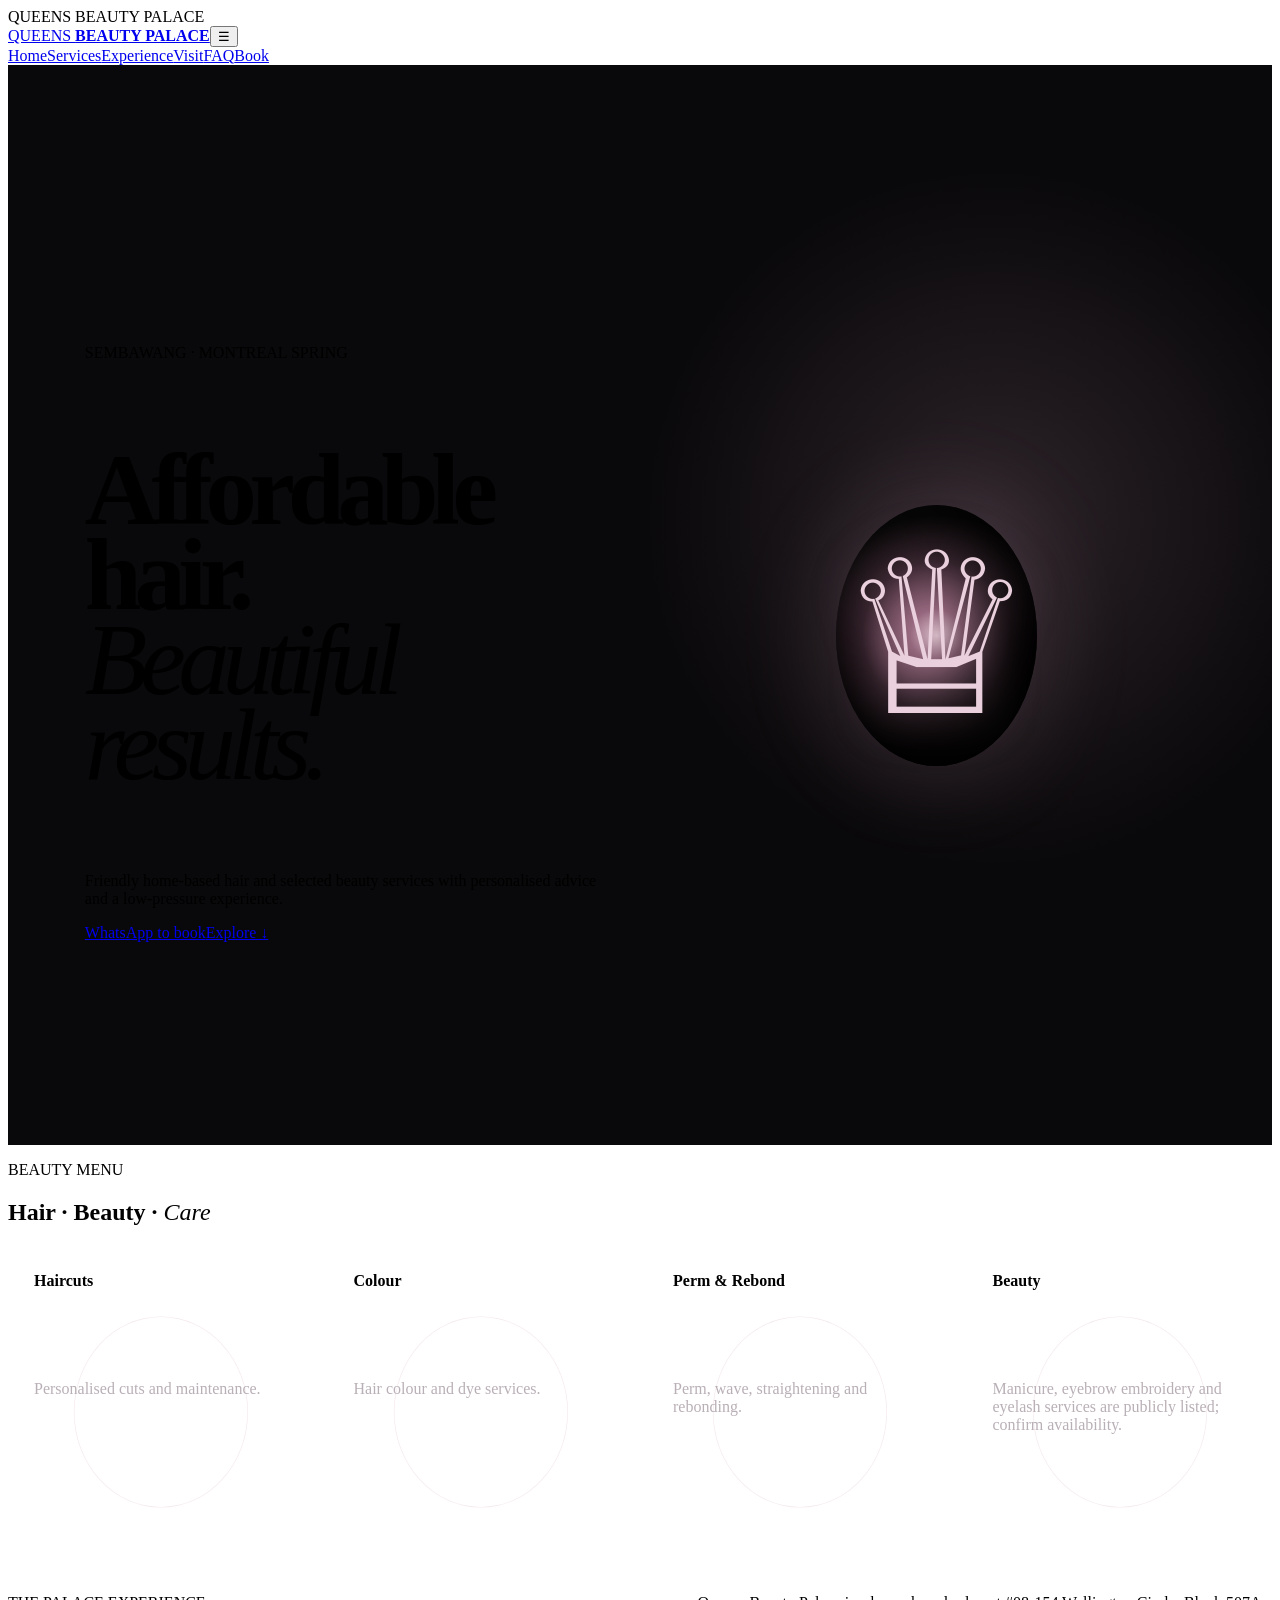
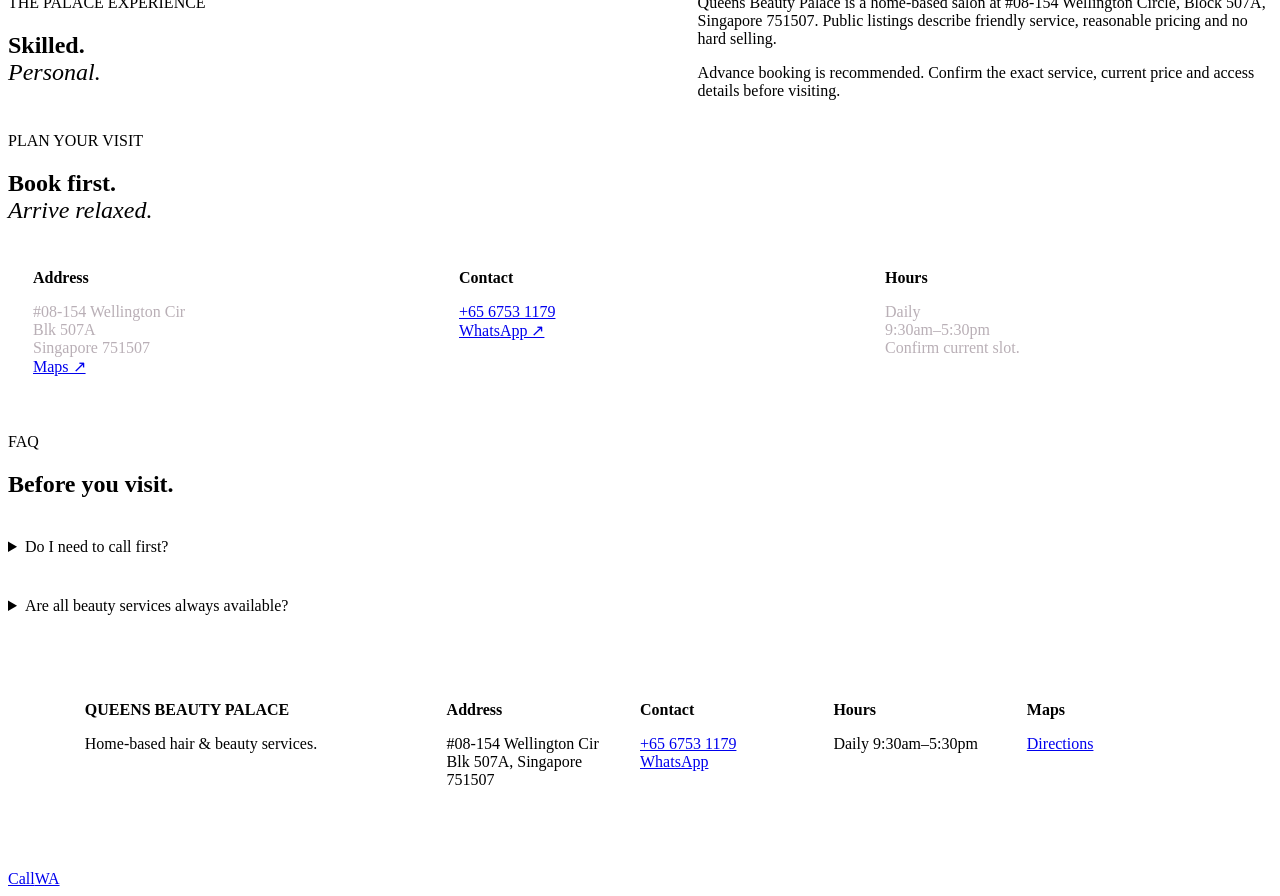
==== commit 1305ab42: "Rebuild Queens Beauty Palace from scratch" ====
--- a/index.html
+++ b/index.html
@@ -1 +1 @@
-<!doctype html><html lang="en"><head><meta charset="utf-8"><meta name="viewport" content="width=device-width,initial-scale=1"><meta name="description" content="Queens Beauty Palace — home-based hair and beauty services in Sembawang, Singapore."><title>Queens Beauty Palace | Sembawang</title><link rel="stylesheet" href="https://raw.githubusercontent.com/my-business-page/Salon-1/main/premium.css"><style>.hero{min-height:92vh;display:grid;grid-template-columns:1fr 1fr;align-items:center;gap:7vw;padding:110px 7vw 70px;background:radial-gradient(circle at 78% 40%,#d8b56a1c,transparent 28%),#100f0c;overflow:hidden}.hero h1{font-size:clamp(3.3rem,7.7vw,7.7rem);line-height:.86;letter-spacing:-.07em}.hero h1 em{font-family:Georgia,serif;font-weight:400}.crown{width:min(42vw,500px);aspect-ratio:1;margin:auto;display:grid;place-items:center;border:1px solid #d8b56a55;border-radius:50%;position:relative;background:radial-gradient(circle,#d8b56a33,#17140e 48%,#080808 72%);box-shadow:0 0 100px #d8b56a14}.crown:before{content:"♕";font-size:clamp(7rem,18vw,14rem);color:#d8b56a;filter:drop-shadow(0 0 25px #d8b56a55);animation:pulse 4s ease-in-out infinite}.crown:after{content:"SEMBAWANG • HOME BEAUTY";position:absolute;bottom:11%;font-size:.65rem;letter-spacing:.25em;color:#ead9b4}.services-grid{display:grid;grid-template-columns:repeat(4,1fr);gap:14px}.services-grid article{min-height:280px;padding:26px;border:1px solid #fff2;background:linear-gradient(145deg,#fff1,#fff0);position:relative;overflow:hidden;transition:.5s}.services-grid article:before{content:"";position:absolute;width:130px;height:130px;right:-40px;top:-40px;border:1px solid #d8b56a55;border-radius:50%;box-shadow:0 0 35px #d8b56a16}.services-grid article:hover{transform:translateY(-9px);border-color:#d8b56a66}.services-grid p{margin-top:90px;color:#aaa;line-height:1.6}.feature{background:linear-gradient(115deg,#1a160f,#0b0b0b);border-block:1px solid #fff1}.feature p{max-width:760px;color:#bbb;line-height:1.85}.reveal{opacity:0;transform:translateY(42px);transition:opacity .8s,transform .8s}.reveal.visible{opacity:1;transform:none}.reveal.exit{opacity:0;transform:translateY(-34px)}@keyframes pulse{50%{transform:scale(1.06) rotate(2deg)}}@media(max-width:800px){.hero{grid-template-columns:1fr;padding:100px 22px 60px}.crown{width:78vw}.services-grid{grid-template-columns:1fr 1fr}}@media(max-width:520px){.services-grid{grid-template-columns:1fr}.services-grid article{min-height:210px}}</style></head><body><div class="loader"><span>QUEENS BEAUTY PALACE</span></div><header class="site-header"><a class="brand" href="#home">QUEENS <b>BEAUTY</b></a><button class="menu">☰</button><nav><a href="#home">Home</a><a href="#services">Services</a><a href="#experience">Experience</a><a href="#faq">FAQ</a><a class="nav-cta" href="tel:+6567531179">Call</a></nav></header><main id="home"><section class="hero"><div><p class="eyebrow">SEMBAWANG · MONTREAL SPRING</p><h1>Affordable hair.<br><em>Beautiful results.</em></h1><p class="lead">A friendly home-based beauty salon for practical hair services and selected beauty treatments, with a personalised, low-pressure experience.</p><div class="actions"><a class="btn" href="tel:+6567531179">Call to book</a><a class="text-link" href="#services">Explore services ↓</a></div></div><div class="crown"></div></section><section class="trust"><div><b>DAILY</b><span>9:30am–5:30pm listed</span></div><div><b>HOME</b><span>appointment-led setting</span></div><div><b>HAIR + BEAUTY</b><span>selected services</span></div></section><section class="section" id="services"><p class="eyebrow">THE MENU</p><h2>Beauty, <em>your way.</em></h2><div class="services-grid"><article><b>Haircuts</b><p>Maintenance and personalised cuts, including reference-photo based styles.</p></article><article><b>Colour</b><p>Hair colour and dye services with advice around the desired result.</p></article><article><b>Perm & Rebond</b><p>Wave, perm and straightening services tailored to hair condition.</p></article><article><b>Beauty Add-ons</b><p>Public listings also mention manicure, eyebrow embroidery and eyelash services; confirm availability.</p></article></div></section><section class="section feature" id="experience"><p class="eyebrow">THE PALACE EXPERIENCE</p><h2>Skilled.<br><em>Personal.</em></h2><p>Queens Beauty Palace is a home-based salon at #08-154 Wellington Circle, Block 507A, Singapore 751507. Public listings describe friendly service, reasonable pricing and no hard selling. Advance booking is recommended; confirm the exact service, current price and access details before visiting.</p></section><section class="section faq" id="faq"><p class="eyebrow">FAQ</p><h2>Before you visit.</h2><details><summary>Do I need to call first?</summary><p>Yes. Because this is a home-based setting, contact the salon before travelling.</p></details><details><summary>Are all beauty services always available?</summary><p>Confirm current availability by phone because the service mix can change.</p></details><details><summary>What are the listed hours?</summary><p>Public listings show daily 9:30am–5:30pm. Confirm your appointment time directly.</p></details></section></main><footer><div><strong>QUEENS BEAUTY PALACE</strong><p>Home-based hair & beauty services.</p></div><div><b>Address</b><p>#08-154 Wellington Cir<br>Blk 507A, Singapore 751507</p></div><div><b>Contact</b><p><a href="tel:+6567531179">+65 6753 1179</a></p></div><div><b>Hours</b><p>Daily<br>9:30am–5:30pm</p></div><div><b>Navigate</b><p><a href="https://www.google.com/maps/search/?api=1&query=507A+Wellington+Circle+Singapore+751507">Google Maps</a><br>Appointment first</p></div></footer><div class="float"><a href="tel:+6567531179">Call</a><a href="https://wa.me/6567531179">WA</a></div><script src="https://raw.githubusercontent.com/my-business-page/Salon-1/main/premium.js"></script><script>document.querySelectorAll('main section,footer,.services-grid article,.trust').forEach((e,i)=>{e.classList.add('reveal');e.style.transitionDelay=Math.min(i*35,250)+'ms'});const io=new IntersectionObserver(es=>es.forEach(e=>{e.target.classList.toggle('visible',e.isIntersecting);e.target.classList.toggle('exit',!e.isIntersecting&&e.boundingClientRect.top<innerHeight/2)}),{threshold:.12});document.querySelectorAll('.reveal').forEach(e=>io.observe(e));</script></body></html>+<!doctype html><html><head><meta charset="utf-8"><meta name="viewport" content="width=device-width,initial-scale=1"><title>Queens Beauty Palace | Sembawang</title><link rel="stylesheet" href="https://raw.githubusercontent.com/my-business-page/Salon-1/main/premium.css"><style>:root{--a:#d7a7bd}body{overflow-x:hidden}.hero{min-height:100svh;display:grid;grid-template-columns:1fr 1fr;align-items:center;gap:6vw;padding:120px 6vw 60px;background:radial-gradient(circle at 78% 42%,#d7a7bd2b,transparent 30%),#09080a}.hero h1{font-size:clamp(3.3rem,8vw,8rem);line-height:.83;letter-spacing:-.07em}.hero em,h2 em{font-family:Georgia,serif;font-weight:400}.art{aspect-ratio:1;max-width:500px;margin:auto;border-radius:50%;display:grid;place-items:center;background:radial-gradient(circle,#f6dce7,#93627a 16%,#2c1b24 45%,#070707 73%);box-shadow:inset -45px -45px 80px #000,0 0 100px #d7a7bd33;animation:f 7s infinite ease-in-out;position:relative}.art:after{content:'♕';font-size:clamp(7rem,18vw,14rem);color:#ead0dc;filter:drop-shadow(0 0 25px #d7a7bd88)}.grid{display:grid;grid-template-columns:repeat(4,1fr);gap:14px}.card{min-height:280px;padding:25px;border:1px solid #fff2;position:relative;overflow:hidden;background:#fff1;transition:.5s}.card:before{content:'';position:absolute;inset:18px;border:1px solid #d7a7bd44;border-radius:50%;transform:scale(.65);transition:.7s}.card:hover{transform:translateY(-9px);border-color:#d7a7bd88}.card:hover:before{transform:scale(1) rotate(25deg)}.card p{margin-top:90px;color:#b9afb6;position:relative}.card b{position:relative}.two{display:grid;grid-template-columns:1fr 1fr;gap:9vw}.visit{display:grid;grid-template-columns:repeat(3,1fr);gap:14px}.visit article{padding:24px;border:1px solid #fff2;background:#fff1}.visit p{color:#b9afb6}details{border-top:1px solid #fff2;padding:20px 0}footer{padding:65px 6vw;display:grid;grid-template-columns:2fr repeat(4,1fr);gap:25px;border-top:1px solid #fff2}.reveal{opacity:0;transform:translateY(38px);transition:.8s}.reveal.visible{opacity:1;transform:none}.reveal.exit{opacity:0;transform:translateY(-30px)}@keyframes f{50%{transform:translateY(-13px) rotate(3deg)}}@media(max-width:850px){.hero{grid-template-columns:1fr;padding:105px 22px 55px}.art{width:78vw}.grid{grid-template-columns:1fr 1fr}.two,.visit{grid-template-columns:1fr}footer{grid-template-columns:1fr 1fr;padding:55px 22px}}@media(max-width:520px){.grid{grid-template-columns:1fr}.card{min-height:220px}.card p{margin-top:55px}footer{grid-template-columns:1fr}}</style></head><body><div class="loader"><span>QUEENS BEAUTY PALACE</span></div><header class="site-header"><a class="brand" href="#home">QUEENS <b>BEAUTY PALACE</b></a><button class="menu">☰</button><nav><a href="#home">Home</a><a href="#services">Services</a><a href="#experience">Experience</a><a href="#visit">Visit</a><a href="#faq">FAQ</a><a class="nav-cta" href="https://wa.me/6567531179">Book</a></nav></header><main id="home"><section class="hero"><div><p class="eyebrow">SEMBAWANG · MONTREAL SPRING</p><h1>Affordable hair.<br><em>Beautiful results.</em></h1><p class="lead">Friendly home-based hair and selected beauty services with personalised advice and a low-pressure experience.</p><div class="actions"><a class="btn" href="https://wa.me/6567531179?text=Hi%20Queens%20Beauty%20Palace%2C%20I%20would%20like%20to%20book.">WhatsApp to book</a><a href="#services">Explore ↓</a></div></div><div class="art"></div></section><section class="section" id="services"><p class="eyebrow">BEAUTY MENU</p><h2>Hair · Beauty · <em>Care</em></h2><div class="grid"><article class="card"><b>Haircuts</b><p>Personalised cuts and maintenance.</p></article><article class="card"><b>Colour</b><p>Hair colour and dye services.</p></article><article class="card"><b>Perm & Rebond</b><p>Perm, wave, straightening and rebonding.</p></article><article class="card"><b>Beauty</b><p>Manicure, eyebrow embroidery and eyelash services are publicly listed; confirm availability.</p></article></div></section><section class="section" id="experience"><div class="two"><div><p class="eyebrow">THE PALACE EXPERIENCE</p><h2>Skilled.<br><em>Personal.</em></h2></div><div><p>Queens Beauty Palace is a home-based salon at #08-154 Wellington Circle, Block 507A, Singapore 751507. Public listings describe friendly service, reasonable pricing and no hard selling.</p><p>Advance booking is recommended. Confirm the exact service, current price and access details before visiting.</p></div></div></section><section class="section" id="visit"><p class="eyebrow">PLAN YOUR VISIT</p><h2>Book first.<br><em>Arrive relaxed.</em></h2><div class="visit"><article><b>Address</b><p>#08-154 Wellington Cir<br>Blk 507A<br>Singapore 751507<br><a href="https://www.google.com/maps/search/?api=1&query=507A+Wellington+Circle+Singapore+751507">Maps ↗</a></p></article><article><b>Contact</b><p><a href="tel:+6567531179">+65 6753 1179</a><br><a href="https://wa.me/6567531179">WhatsApp ↗</a></p></article><article><b>Hours</b><p>Daily<br>9:30am–5:30pm<br>Confirm current slot.</p></article></div></section><section class="section" id="faq"><p class="eyebrow">FAQ</p><h2>Before you visit.</h2><details><summary>Do I need to call first?</summary><p>Yes. Contact the salon before travelling because this is home-based.</p></details><details><summary>Are all beauty services always available?</summary><p>Confirm current availability when booking.</p></details></section></main><footer><div><strong>QUEENS BEAUTY PALACE</strong><p>Home-based hair & beauty services.</p></div><div><b>Address</b><p>#08-154 Wellington Cir<br>Blk 507A, Singapore 751507</p></div><div><b>Contact</b><p><a href="tel:+6567531179">+65 6753 1179</a><br><a href="https://wa.me/6567531179">WhatsApp</a></p></div><div><b>Hours</b><p>Daily 9:30am–5:30pm</p></div><div><b>Maps</b><p><a href="#visit">Directions</a></p></div></footer><div class="float"><a href="tel:+6567531179">Call</a><a href="https://wa.me/6567531179">WA</a></div><script>const m=document.querySelector('.menu'),n=document.querySelector('nav');m.onclick=()=>n.classList.toggle('open');const e=document.querySelectorAll('.hero,.section,.card,.visit article,footer');e.forEach((x,i)=>{x.classList.add('reveal');x.style.transitionDelay=i%6*55+'ms'});const io=new IntersectionObserver(a=>a.forEach(x=>{x.target.classList.toggle('visible',x.isIntersecting);x.target.classList.toggle('exit',!x.isIntersecting&&x.boundingClientRect.top<0)}),{threshold:.1,rootMargin:'-7% 0px -7% 0px'});e.forEach(x=>io.observe(x));</script></body></html>
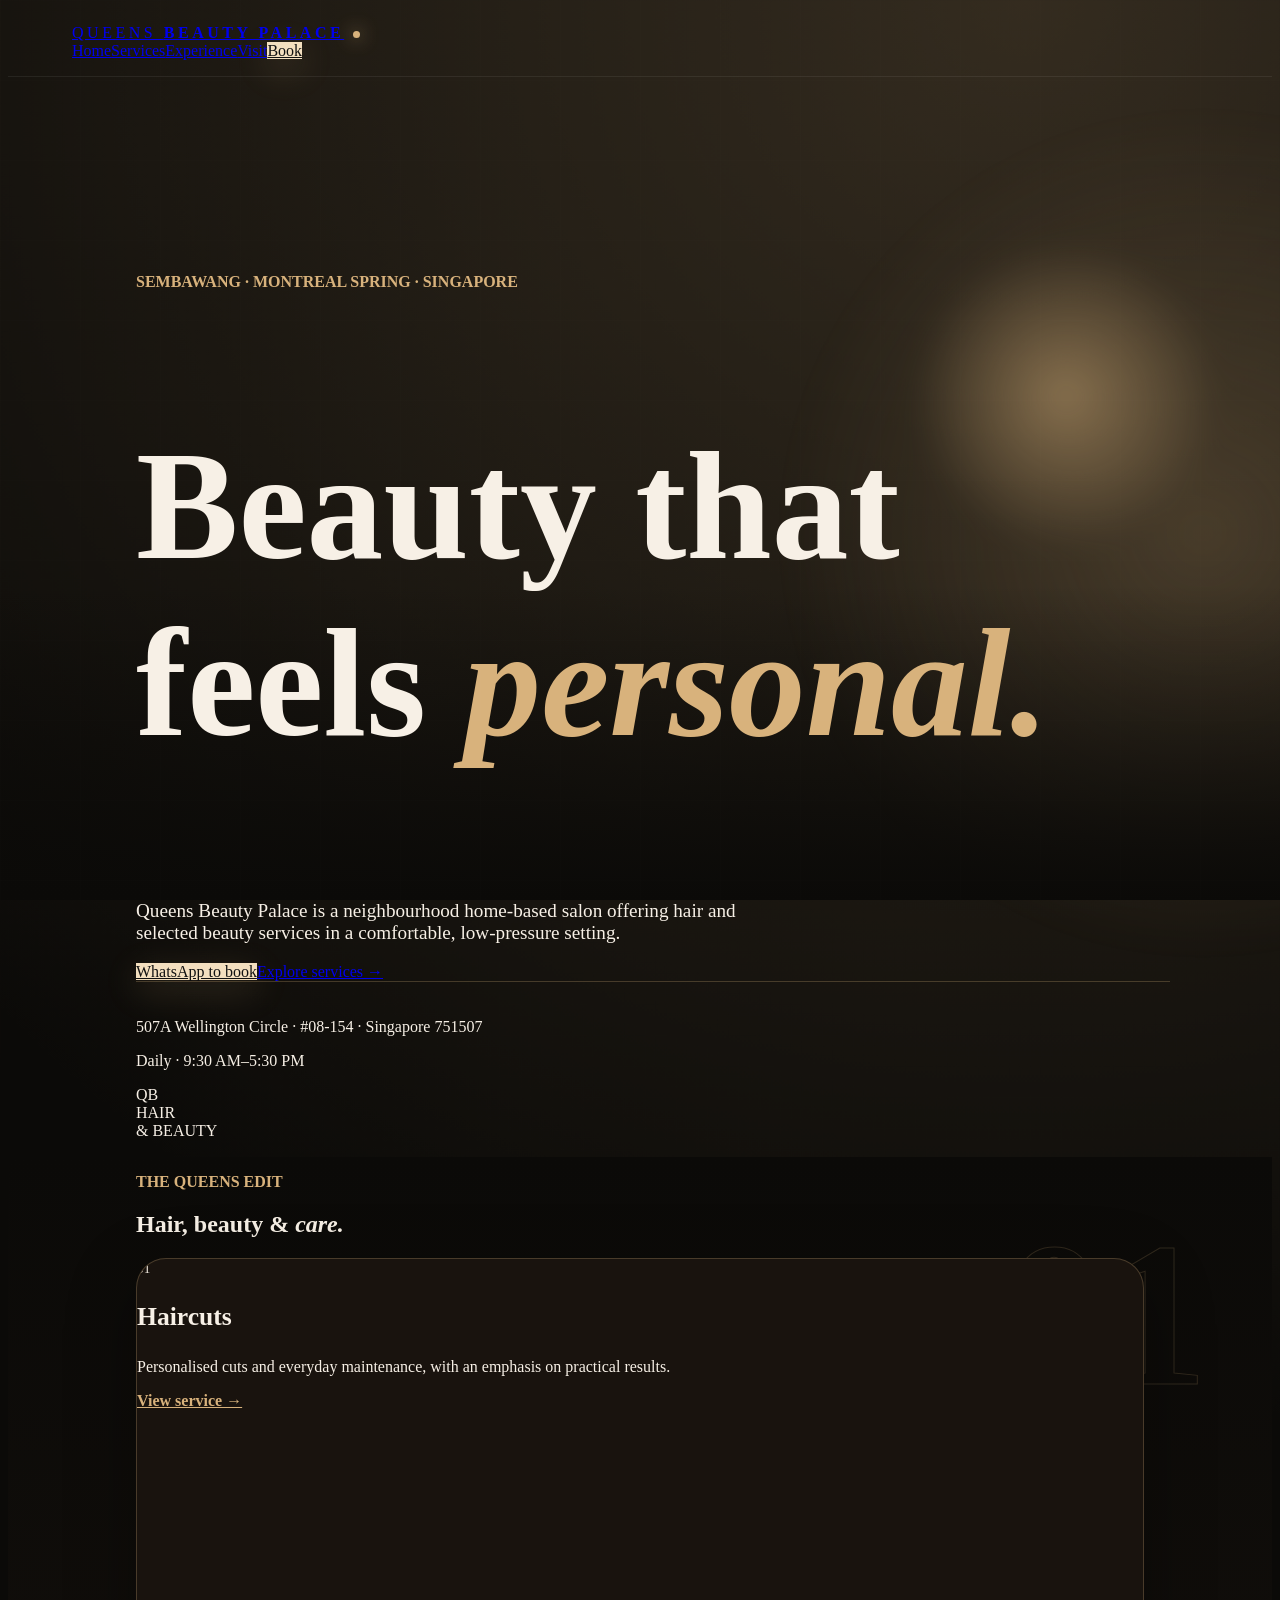
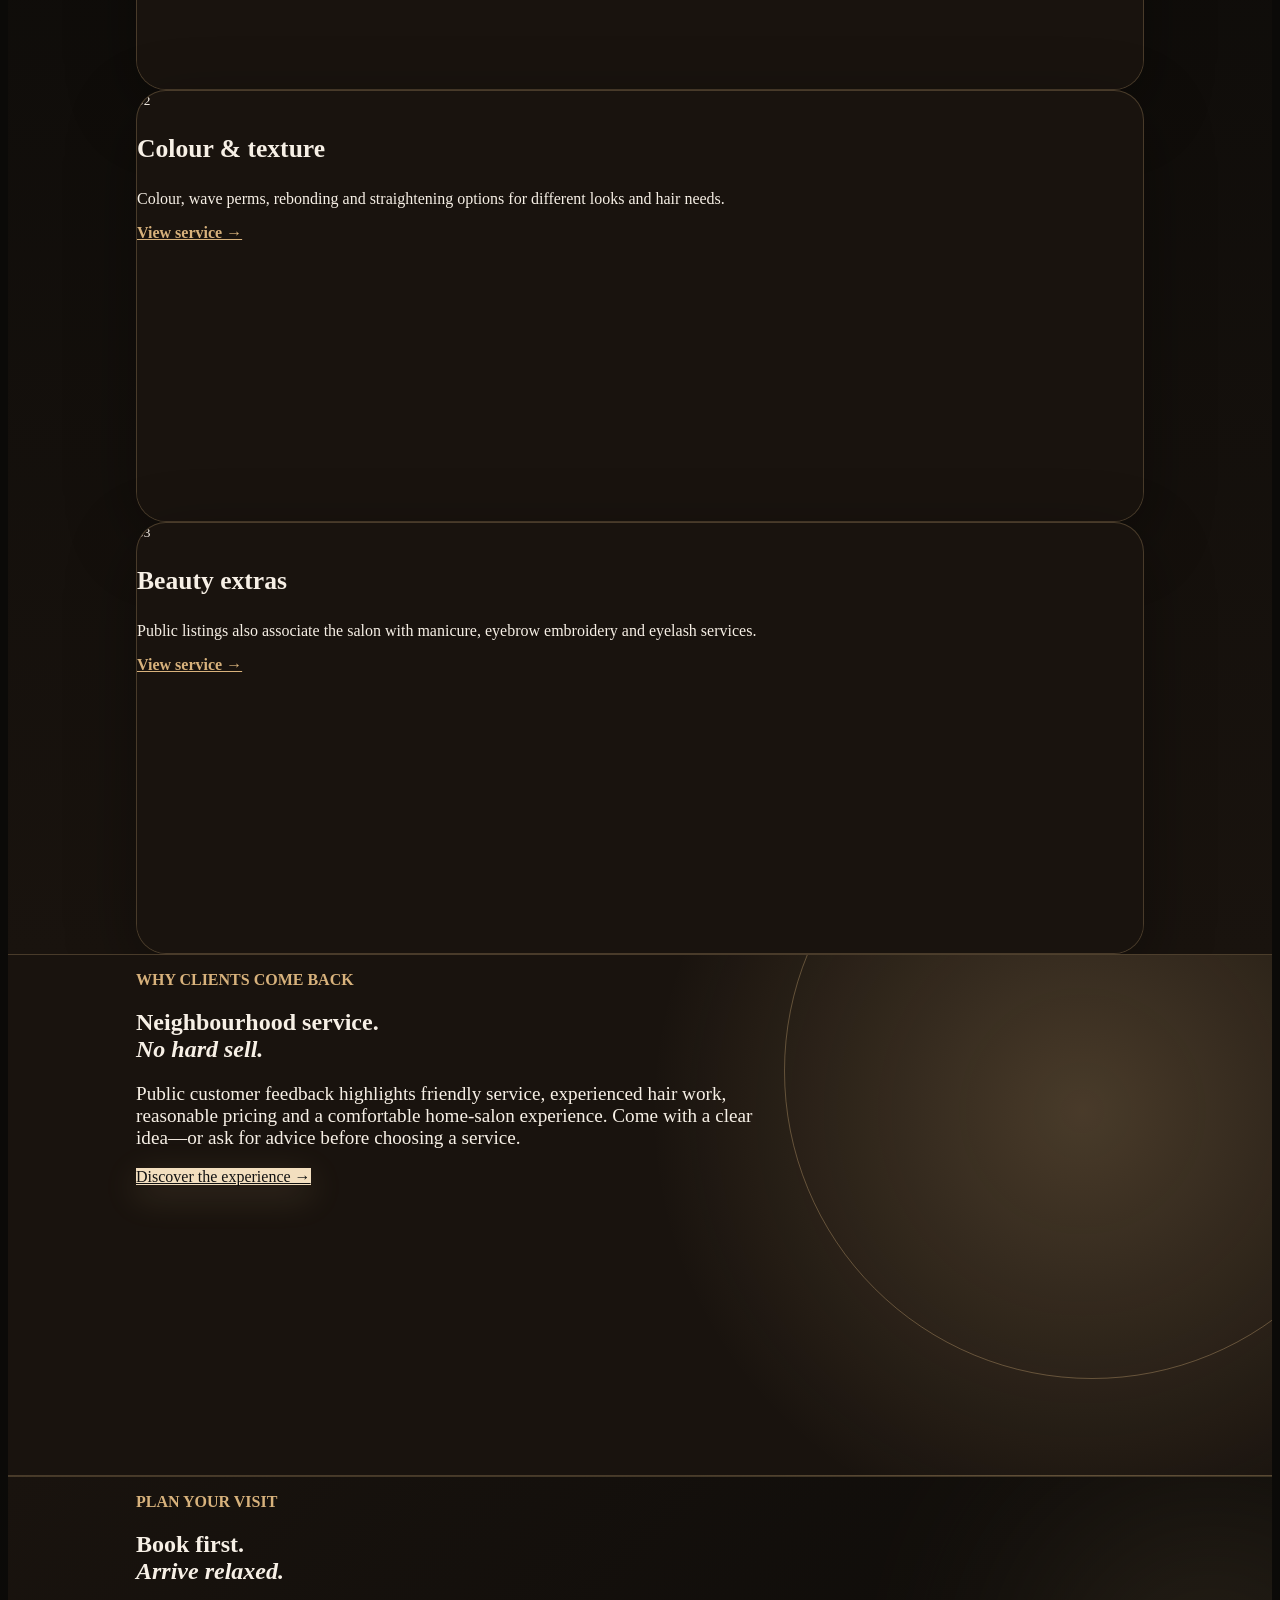
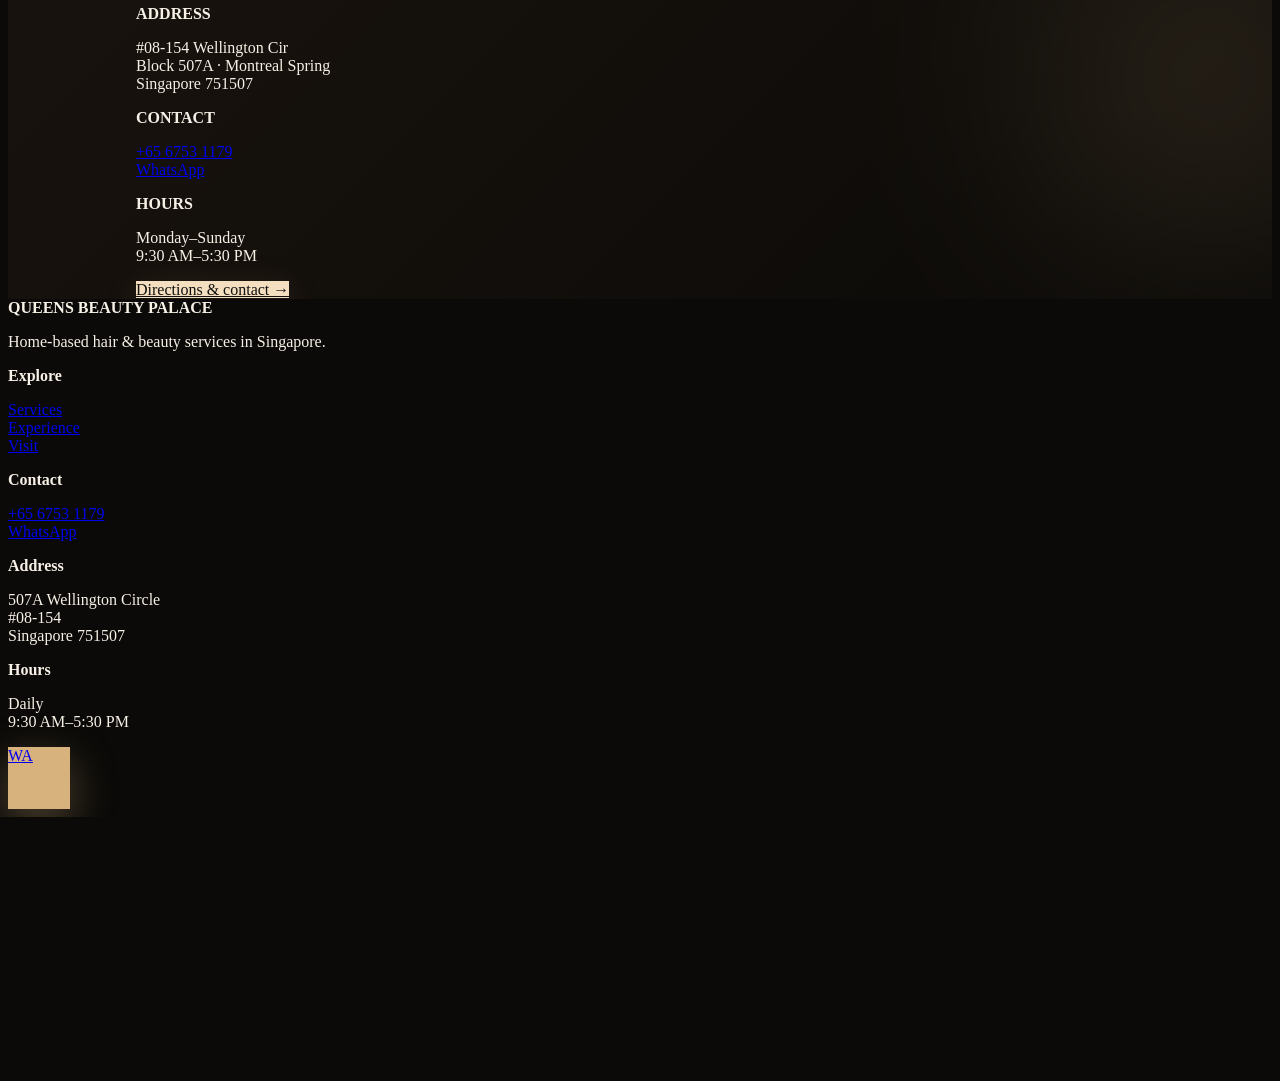
==== commit 57db7696: "Rebuild Salon 4 homepage for Queens Beauty Palace" ====
--- a/index.html
+++ b/index.html
@@ -1 +1,12 @@
-<!doctype html><html><head><meta charset="utf-8"><meta name="viewport" content="width=device-width,initial-scale=1"><title>Queens Beauty Palace | Sembawang</title><link rel="stylesheet" href="https://raw.githubusercontent.com/my-business-page/Salon-1/main/premium.css"><style>:root{--a:#d7a7bd}body{overflow-x:hidden}.hero{min-height:100svh;display:grid;grid-template-columns:1fr 1fr;align-items:center;gap:6vw;padding:120px 6vw 60px;background:radial-gradient(circle at 78% 42%,#d7a7bd2b,transparent 30%),#09080a}.hero h1{font-size:clamp(3.3rem,8vw,8rem);line-height:.83;letter-spacing:-.07em}.hero em,h2 em{font-family:Georgia,serif;font-weight:400}.art{aspect-ratio:1;max-width:500px;margin:auto;border-radius:50%;display:grid;place-items:center;background:radial-gradient(circle,#f6dce7,#93627a 16%,#2c1b24 45%,#070707 73%);box-shadow:inset -45px -45px 80px #000,0 0 100px #d7a7bd33;animation:f 7s infinite ease-in-out;position:relative}.art:after{content:'♕';font-size:clamp(7rem,18vw,14rem);color:#ead0dc;filter:drop-shadow(0 0 25px #d7a7bd88)}.grid{display:grid;grid-template-columns:repeat(4,1fr);gap:14px}.card{min-height:280px;padding:25px;border:1px solid #fff2;position:relative;overflow:hidden;background:#fff1;transition:.5s}.card:before{content:'';position:absolute;inset:18px;border:1px solid #d7a7bd44;border-radius:50%;transform:scale(.65);transition:.7s}.card:hover{transform:translateY(-9px);border-color:#d7a7bd88}.card:hover:before{transform:scale(1) rotate(25deg)}.card p{margin-top:90px;color:#b9afb6;position:relative}.card b{position:relative}.two{display:grid;grid-template-columns:1fr 1fr;gap:9vw}.visit{display:grid;grid-template-columns:repeat(3,1fr);gap:14px}.visit article{padding:24px;border:1px solid #fff2;background:#fff1}.visit p{color:#b9afb6}details{border-top:1px solid #fff2;padding:20px 0}footer{padding:65px 6vw;display:grid;grid-template-columns:2fr repeat(4,1fr);gap:25px;border-top:1px solid #fff2}.reveal{opacity:0;transform:translateY(38px);transition:.8s}.reveal.visible{opacity:1;transform:none}.reveal.exit{opacity:0;transform:translateY(-30px)}@keyframes f{50%{transform:translateY(-13px) rotate(3deg)}}@media(max-width:850px){.hero{grid-template-columns:1fr;padding:105px 22px 55px}.art{width:78vw}.grid{grid-template-columns:1fr 1fr}.two,.visit{grid-template-columns:1fr}footer{grid-template-columns:1fr 1fr;padding:55px 22px}}@media(max-width:520px){.grid{grid-template-columns:1fr}.card{min-height:220px}.card p{margin-top:55px}footer{grid-template-columns:1fr}}</style></head><body><div class="loader"><span>QUEENS BEAUTY PALACE</span></div><header class="site-header"><a class="brand" href="#home">QUEENS <b>BEAUTY PALACE</b></a><button class="menu">☰</button><nav><a href="#home">Home</a><a href="#services">Services</a><a href="#experience">Experience</a><a href="#visit">Visit</a><a href="#faq">FAQ</a><a class="nav-cta" href="https://wa.me/6567531179">Book</a></nav></header><main id="home"><section class="hero"><div><p class="eyebrow">SEMBAWANG · MONTREAL SPRING</p><h1>Affordable hair.<br><em>Beautiful results.</em></h1><p class="lead">Friendly home-based hair and selected beauty services with personalised advice and a low-pressure experience.</p><div class="actions"><a class="btn" href="https://wa.me/6567531179?text=Hi%20Queens%20Beauty%20Palace%2C%20I%20would%20like%20to%20book.">WhatsApp to book</a><a href="#services">Explore ↓</a></div></div><div class="art"></div></section><section class="section" id="services"><p class="eyebrow">BEAUTY MENU</p><h2>Hair · Beauty · <em>Care</em></h2><div class="grid"><article class="card"><b>Haircuts</b><p>Personalised cuts and maintenance.</p></article><article class="card"><b>Colour</b><p>Hair colour and dye services.</p></article><article class="card"><b>Perm & Rebond</b><p>Perm, wave, straightening and rebonding.</p></article><article class="card"><b>Beauty</b><p>Manicure, eyebrow embroidery and eyelash services are publicly listed; confirm availability.</p></article></div></section><section class="section" id="experience"><div class="two"><div><p class="eyebrow">THE PALACE EXPERIENCE</p><h2>Skilled.<br><em>Personal.</em></h2></div><div><p>Queens Beauty Palace is a home-based salon at #08-154 Wellington Circle, Block 507A, Singapore 751507. Public listings describe friendly service, reasonable pricing and no hard selling.</p><p>Advance booking is recommended. Confirm the exact service, current price and access details before visiting.</p></div></div></section><section class="section" id="visit"><p class="eyebrow">PLAN YOUR VISIT</p><h2>Book first.<br><em>Arrive relaxed.</em></h2><div class="visit"><article><b>Address</b><p>#08-154 Wellington Cir<br>Blk 507A<br>Singapore 751507<br><a href="https://www.google.com/maps/search/?api=1&query=507A+Wellington+Circle+Singapore+751507">Maps ↗</a></p></article><article><b>Contact</b><p><a href="tel:+6567531179">+65 6753 1179</a><br><a href="https://wa.me/6567531179">WhatsApp ↗</a></p></article><article><b>Hours</b><p>Daily<br>9:30am–5:30pm<br>Confirm current slot.</p></article></div></section><section class="section" id="faq"><p class="eyebrow">FAQ</p><h2>Before you visit.</h2><details><summary>Do I need to call first?</summary><p>Yes. Contact the salon before travelling because this is home-based.</p></details><details><summary>Are all beauty services always available?</summary><p>Confirm current availability when booking.</p></details></section></main><footer><div><strong>QUEENS BEAUTY PALACE</strong><p>Home-based hair & beauty services.</p></div><div><b>Address</b><p>#08-154 Wellington Cir<br>Blk 507A, Singapore 751507</p></div><div><b>Contact</b><p><a href="tel:+6567531179">+65 6753 1179</a><br><a href="https://wa.me/6567531179">WhatsApp</a></p></div><div><b>Hours</b><p>Daily 9:30am–5:30pm</p></div><div><b>Maps</b><p><a href="#visit">Directions</a></p></div></footer><div class="float"><a href="tel:+6567531179">Call</a><a href="https://wa.me/6567531179">WA</a></div><script>const m=document.querySelector('.menu'),n=document.querySelector('nav');m.onclick=()=>n.classList.toggle('open');const e=document.querySelectorAll('.hero,.section,.card,.visit article,footer');e.forEach((x,i)=>{x.classList.add('reveal');x.style.transitionDelay=i%6*55+'ms'});const io=new IntersectionObserver(a=>a.forEach(x=>{x.target.classList.toggle('visible',x.isIntersecting);x.target.classList.toggle('exit',!x.isIntersecting&&x.boundingClientRect.top<0)}),{threshold:.1,rootMargin:'-7% 0px -7% 0px'});e.forEach(x=>io.observe(x));</script></body></html>+<!doctype html>
+<html lang="en"><head><meta charset="utf-8"><meta name="viewport" content="width=device-width,initial-scale=1"><meta name="description" content="Queens Beauty Palace — home-based hair and beauty salon in Wellington Circle, Singapore."><title>Queens Beauty Palace — Singapore</title><link rel="stylesheet" href="site.css"></head>
+<body>
+<header><a class="logo" href="index.html">QUEENS <b>BEAUTY PALACE</b></a><nav><a href="index.html">Home</a><a href="services.html">Services</a><a href="experience.html">Experience</a><a href="contact.html">Visit</a><a class="navcta" href="https://wa.me/6567531179?text=Hi%20Queens%20Beauty%20Palace%2C%20I%20would%20like%20to%20book.">Book</a></nav></header>
+<main>
+<section class="hero"><div class="reveal"><p class="eyebrow">SEMBAWANG · MONTREAL SPRING · SINGAPORE</p><h1>Beauty that feels <i>personal.</i></h1><p class="lead">Queens Beauty Palace is a neighbourhood home-based salon offering hair and selected beauty services in a comfortable, low-pressure setting.</p><div class="actions"><a class="btn magnetic" href="https://wa.me/6567531179?text=Hi%20Queens%20Beauty%20Palace%2C%20I%20would%20like%20to%20book.">WhatsApp to book</a><a href="services.html">Explore services →</a></div><div class="hero-meta"><p>507A Wellington Circle · #08-154 · Singapore 751507</p><p>Daily · 9:30 AM–5:30 PM</p></div></div><div class="hero-art reveal tilt" aria-label="Abstract salon artwork"><div class="art-ring r1"></div><div class="art-ring r2"></div><div class="art-orb">QB</div><span>HAIR<br>& BEAUTY</span></div></section>
+<section class="section"><p class="eyebrow reveal">THE QUEENS EDIT</p><h2 class="reveal">Hair, beauty & <i>care.</i></h2><div class="cards"><article class="reveal tilt"><div><small>01</small><h3>Haircuts</h3><p>Personalised cuts and everyday maintenance, with an emphasis on practical results.</p><a href="services.html#haircuts">View service →</a></div></article><article class="reveal tilt"><div><small>02</small><h3>Colour & texture</h3><p>Colour, wave perms, rebonding and straightening options for different looks and hair needs.</p><a href="services.html#colour">View service →</a></div></article><article class="reveal tilt"><div><small>03</small><h3>Beauty extras</h3><p>Public listings also associate the salon with manicure, eyebrow embroidery and eyelash services.</p><a href="services.html#beauty">View service →</a></div></article></div></section>
+<section class="feature"><div class="reveal"><p class="eyebrow">WHY CLIENTS COME BACK</p><h2>Neighbourhood service.<br><i>No hard sell.</i></h2><p class="lead">Public customer feedback highlights friendly service, experienced hair work, reasonable pricing and a comfortable home-salon experience. Come with a clear idea—or ask for advice before choosing a service.</p><a class="btn" href="experience.html">Discover the experience →</a></div></section>
+<section class="section visit"><div class="reveal"><p class="eyebrow">PLAN YOUR VISIT</p><h2>Book first.<br><i>Arrive relaxed.</i></h2><div class="visit-grid"><div><b>ADDRESS</b><p>#08-154 Wellington Cir<br>Block 507A · Montreal Spring<br>Singapore 751507</p></div><div><b>CONTACT</b><p><a href="tel:+6567531179">+65 6753 1179</a><br><a href="https://wa.me/6567531179">WhatsApp</a></p></div><div><b>HOURS</b><p>Monday–Sunday<br>9:30 AM–5:30 PM</p></div></div><a class="btn" href="contact.html">Directions & contact →</a></div></section>
+</main>
+<footer><div><strong>QUEENS BEAUTY PALACE</strong><p>Home-based hair & beauty services in Singapore.</p></div><div><b>Explore</b><p><a href="services.html">Services</a><br><a href="experience.html">Experience</a><br><a href="contact.html">Visit</a></p></div><div><b>Contact</b><p><a href="tel:+6567531179">+65 6753 1179</a><br><a href="https://wa.me/6567531179">WhatsApp</a></p></div><div><b>Address</b><p>507A Wellington Circle<br>#08-154<br>Singapore 751507</p></div><div><b>Hours</b><p>Daily<br>9:30 AM–5:30 PM</p></div></footer>
+<div class="float"><a href="https://wa.me/6567531179">WA</a></div><script src="site.js"></script></body></html>
--- a/site.css
+++ b/site.css
@@ -0,0 +1 @@
+:root{--a:#d8b27c;--s:#f3dfbf;--bg:#0b0a08;--p:#19130e;--ink:#f7f0e6;--line:color-mix(in srgb,var(--a) 25%,transparent)}html{scroll-behavior:smooth}body{background:radial-gradient(circle at 80% 0,color-mix(in srgb,var(--a) 20%,transparent),transparent 35%),var(--bg)!important;color:var(--ink)!important}body:before{content:"";position:fixed;inset:0;pointer-events:none;z-index:1;opacity:.06;background-image:linear-gradient(#fff2 1px,transparent 1px),linear-gradient(90deg,#fff2 1px,transparent 1px);background-size:80px 80px}header{z-index:60!important;border-bottom:1px solid #fff1;padding:16px 5vw!important;transition:.35s}header.scrolled{background:#000c!important;backdrop-filter:blur(22px);box-shadow:0 10px 40px #0006}.logo{letter-spacing:.22em}.logo:after{content:"";display:inline-block;width:7px;height:7px;margin-left:9px;border-radius:50%;background:var(--a);box-shadow:0 0 18px var(--a)}nav a{position:relative}nav a:after{content:"";position:absolute;left:0;right:0;bottom:-7px;height:1px;background:var(--a);transform:scaleX(0);transition:.3s}nav a:hover:after{transform:scaleX(1)}.navcta,.btn{background:var(--s)!important;color:#111!important;box-shadow:0 10px 35px color-mix(in srgb,var(--a) 20%,transparent)!important;transition:.3s}.navcta:hover,.btn:hover{transform:translateY(-3px);box-shadow:0 18px 55px color-mix(in srgb,var(--a) 35%,transparent)!important}.hero{min-height:100svh;padding-top:180px!important;isolation:isolate;overflow:hidden}.hero:before{content:"";position:absolute;width:72vw;height:72vw;right:-30%;top:8%;border-radius:50%;background:radial-gradient(circle at 35% 35%,color-mix(in srgb,var(--a) 48%,transparent),transparent 18%),radial-gradient(circle,color-mix(in srgb,var(--a) 20%,transparent),transparent 65%);filter:blur(12px);animation:hfloat 11s ease-in-out infinite;z-index:-1}.hero:after{content:"";position:absolute;inset:auto 0 0;height:35%;background:linear-gradient(transparent,var(--bg));z-index:-1}.hero h1{font-size:clamp(4rem,12vw,11rem)!important;max-width:1100px}.hero h1 i,.page-hero h1 i{color:var(--a)}.eyebrow{color:var(--a)!important;font-weight:700}.lead{font-size:clamp(1rem,1.5vw,1.25rem)!important;max-width:650px!important}.hero-meta{border-top:1px solid var(--line);padding-top:20px}.marquee{background:var(--p)!important;border-color:var(--line)!important}.marquee div{color:var(--a)!important;font-weight:700}.section{position:relative;background:linear-gradient(var(--bg),var(--p))!important;overflow:hidden}.section:before{content:"01";position:absolute;right:5vw;top:40px;font-size:16vw;font-weight:900;color:transparent;-webkit-text-stroke:1px color-mix(in srgb,var(--a) 18%,transparent)}.cards{grid-template-columns:repeat(3,minmax(0,1fr))!important;gap:20px!important}.cards article{position:relative;min-height:430px!important;overflow:hidden;border:1px solid var(--line)!important;border-radius:30px!important;background:var(--p)!important;box-shadow:0 20px 70px #0005;transition:.55s}.cards article:before{content:"";position:absolute;inset:0;background-size:cover;background-position:center;opacity:.32;transition:.8s}.cards article:nth-child(1):before{background-image:url('https://images.unsplash.com/photo-1522337360788-8b13dee7a37e?auto=format&fit=crop&w=1200&q=85')}.cards article:nth-child(2):before{background-image:url('https://images.unsplash.com/photo-1560066984-138dadb4c035?auto=format&fit=crop&w=1200&q=85')}.cards article:nth-child(3):before{background-image:url('https://images.unsplash.com/photo-1521590832167-7bcbfaa6381f?auto=format&fit=crop&w=1200&q=85')}.cards article:after{content:"";position:absolute;inset:0;background:linear-gradient(180deg,transparent 10%,var(--p) 78%)}.cards article>*{position:relative;z-index:2}.cards article:hover{transform:translateY(-12px);border-color:color-mix(in srgb,var(--a) 65%,transparent)!important;box-shadow:0 35px 95px #0008}.cards article:hover:before{transform:scale(1.08);opacity:.5}.cards h3{font-size:clamp(1.5rem,2vw,2rem)!important}.cards a{color:var(--a)!important;font-weight:700}.feature{position:relative;overflow:hidden;background:radial-gradient(circle at 85% 30%,color-mix(in srgb,var(--a) 25%,transparent),transparent 38%),var(--p)!important;border-block:1px solid var(--line);min-height:520px}.feature:before{content:"";position:absolute;right:-10vw;top:-15vw;width:48vw;height:48vw;border:1px solid color-mix(in srgb,var(--a) 35%,transparent);border-radius:50%;animation:spin 30s linear infinite}.visit{position:relative;overflow:hidden;background:linear-gradient(135deg,var(--p),var(--bg))!important;border-top:1px solid var(--line)}.visit:before{content:"";position:absolute;width:320px;height:320px;right:-100px;bottom:-120px;border-radius:50%;background:var(--a);filter:blur(120px);opacity:.16}.page{padding-top:170px!important}.page-hero{position:relative;max-width:1050px}.page-hero:after{content:"";position:absolute;right:-5vw;top:0;width:180px;height:180px;border:1px solid var(--line);border-radius:50%}.page-hero h1{font-size:clamp(4rem,12vw,10rem)!important}.service-list{max-width:1200px!important}.service-row{position:relative;padding:42px 0!important;border-color:var(--line)!important;transition:.4s}.service-row:before{content:"";position:absolute;inset:0 -5vw;background:linear-gradient(90deg,color-mix(in srgb,var(--a) 9%,transparent),transparent 65%);opacity:0;transition:.35s;pointer-events:none}.service-row:hover{padding-left:20px!important}.service-row:hover:before{opacity:1}.service-row h2{font-size:clamp(2rem,4vw,4rem)!important}.service-row strong{color:var(--a);font-size:.7rem;letter-spacing:.16em;text-transform:uppercase}.contact-grid{gap:18px!important}.contact-card{position:relative;min-height:240px;padding:34px!important;border-color:var(--line)!important;background:linear-gradient(145deg,var(--p),#0006)!important;border-radius:28px!important;overflow:hidden;transition:.4s}.contact-card:hover{transform:translateY(-7px);border-color:color-mix(in srgb,var(--a) 60%,transparent)!important}.big-link{color:var(--ink);text-decoration:none}.big-link:hover{color:var(--a)}.page-nav a{border-color:var(--line)!important;transition:.3s}.page-nav a:hover{background:var(--s)!important;color:#111!important;transform:translateY(-3px)}.map-block iframe{filter:saturate(.75) contrast(1.05);border-color:var(--line)!important;box-shadow:0 25px 80px #0006}.float{width:62px!important;height:62px!important;background:var(--a)!important;color:#111!important;box-shadow:0 15px 45px color-mix(in srgb,var(--a) 35%,transparent)!important}.float:hover{transform:scale(1.08)}#loader{background:var(--bg)!important;z-index:200!important}#loader:before{content:"";position:absolute;width:45vw;height:45vw;border:1px solid color-mix(in srgb,var(--a) 45%,transparent);border-radius:50%;animation:pulse 2.2s ease-in-out infinite}#loader .loader-mark{position:relative;display:grid;place-items:center;text-align:center;gap:12px}#loader strong{font-size:clamp(2.4rem,8vw,7rem)!important;color:var(--ink)}#loader span{color:var(--a)!important}#loader.is-hidden{opacity:0;pointer-events:none}body.is-loading{overflow:hidden!important}.reveal{opacity:0;transform:translateY(50px) scale(.98)!important;transition:.9s cubic-bezier(.2,.75,.2,1)!important}.reveal.visible{opacity:1;transform:none!important}#scroll-progress{position:fixed;z-index:150;top:0;left:0;height:2px;width:0;background:var(--a);box-shadow:0 0 16px var(--a)}@keyframes hfloat{50%{transform:translate3d(-30px,25px,0) scale(1.08)}}@keyframes spin{to{transform:rotate(360deg)}}@keyframes pulse{50%{transform:scale(1.08);opacity:.35}}@media(min-width:800px){.hero{padding-left:10vw!important;padding-right:8vw!important}.section,.feature,.visit{padding-left:10vw!important;padding-right:10vw!important}.service-row{grid-template-columns:70px 1fr 150px!important}.contact-grid{grid-template-columns:repeat(2,minmax(0,1fr))!important}}@media(max-width:799px){header{padding-left:18px!important;padding-right:18px!important}header nav{display:flex!important;position:fixed;left:10px;right:10px;bottom:10px;z-index:90;padding:9px 8px;background:#080808e8;backdrop-filter:blur(22px);border:1px solid var(--line);border-radius:18px;justify-content:space-around;gap:4px;box-shadow:0 15px 50px #0008}header nav a{font-size:.65rem;padding:8px 7px}header .navcta,header .cta{padding:10px 12px;font-size:.7rem}.hero{padding-left:6vw!important;padding-right:6vw!important}.hero h1{font-size:clamp(3.3rem,17vw,6rem)!important}.cards{grid-template-columns:1fr!important}.cards article{min-height:390px!important}.section,.feature,.visit{padding:90px 6vw!important}.page{padding:130px 6vw 110px!important}.page-hero h1{font-size:clamp(3.4rem,17vw,6.5rem)!important}.service-row{grid-template-columns:34px 1fr!important}.service-row strong{grid-column:2;margin-top:10px}.contact-grid{grid-template-columns:1fr!important}.map-block iframe{height:72vw!important;min-height:300px}.float{bottom:78px!important;right:16px!important}.hero:before{width:110vw;height:110vw;right:-50%;top:20%}}
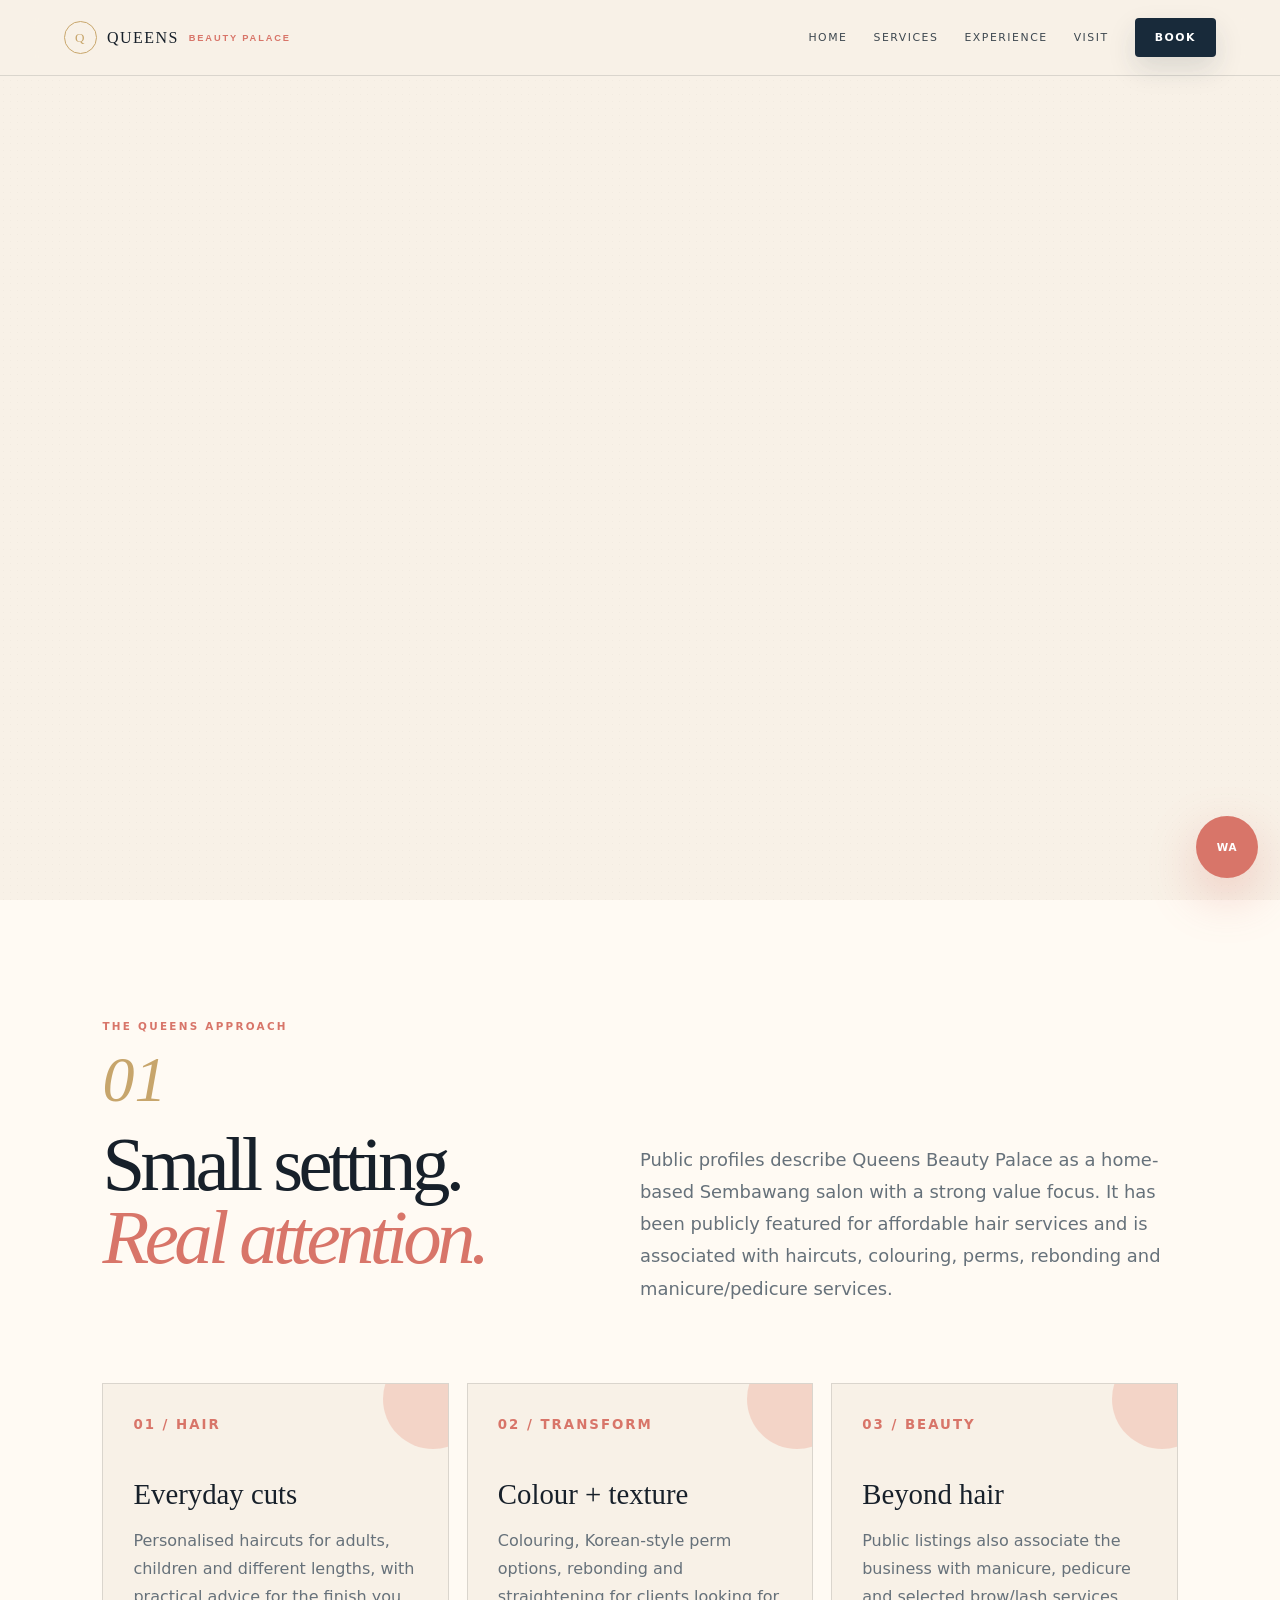
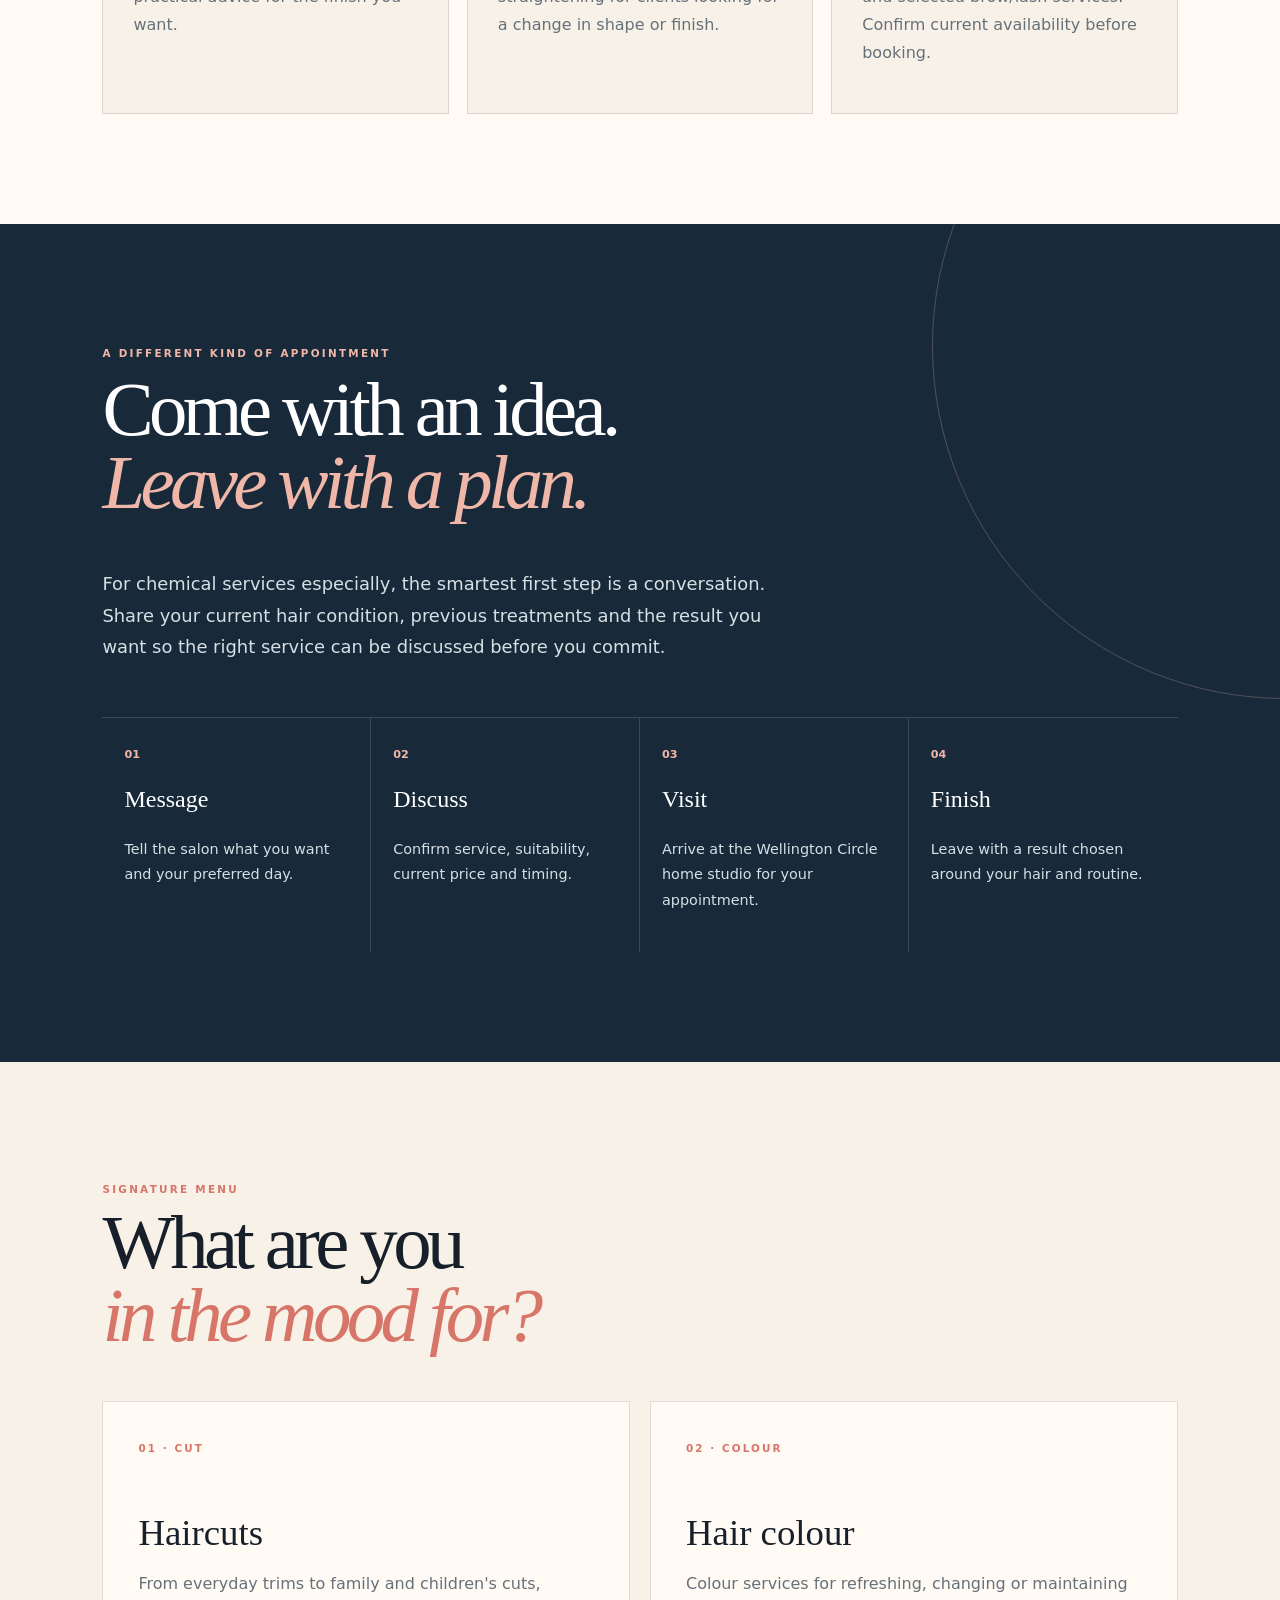
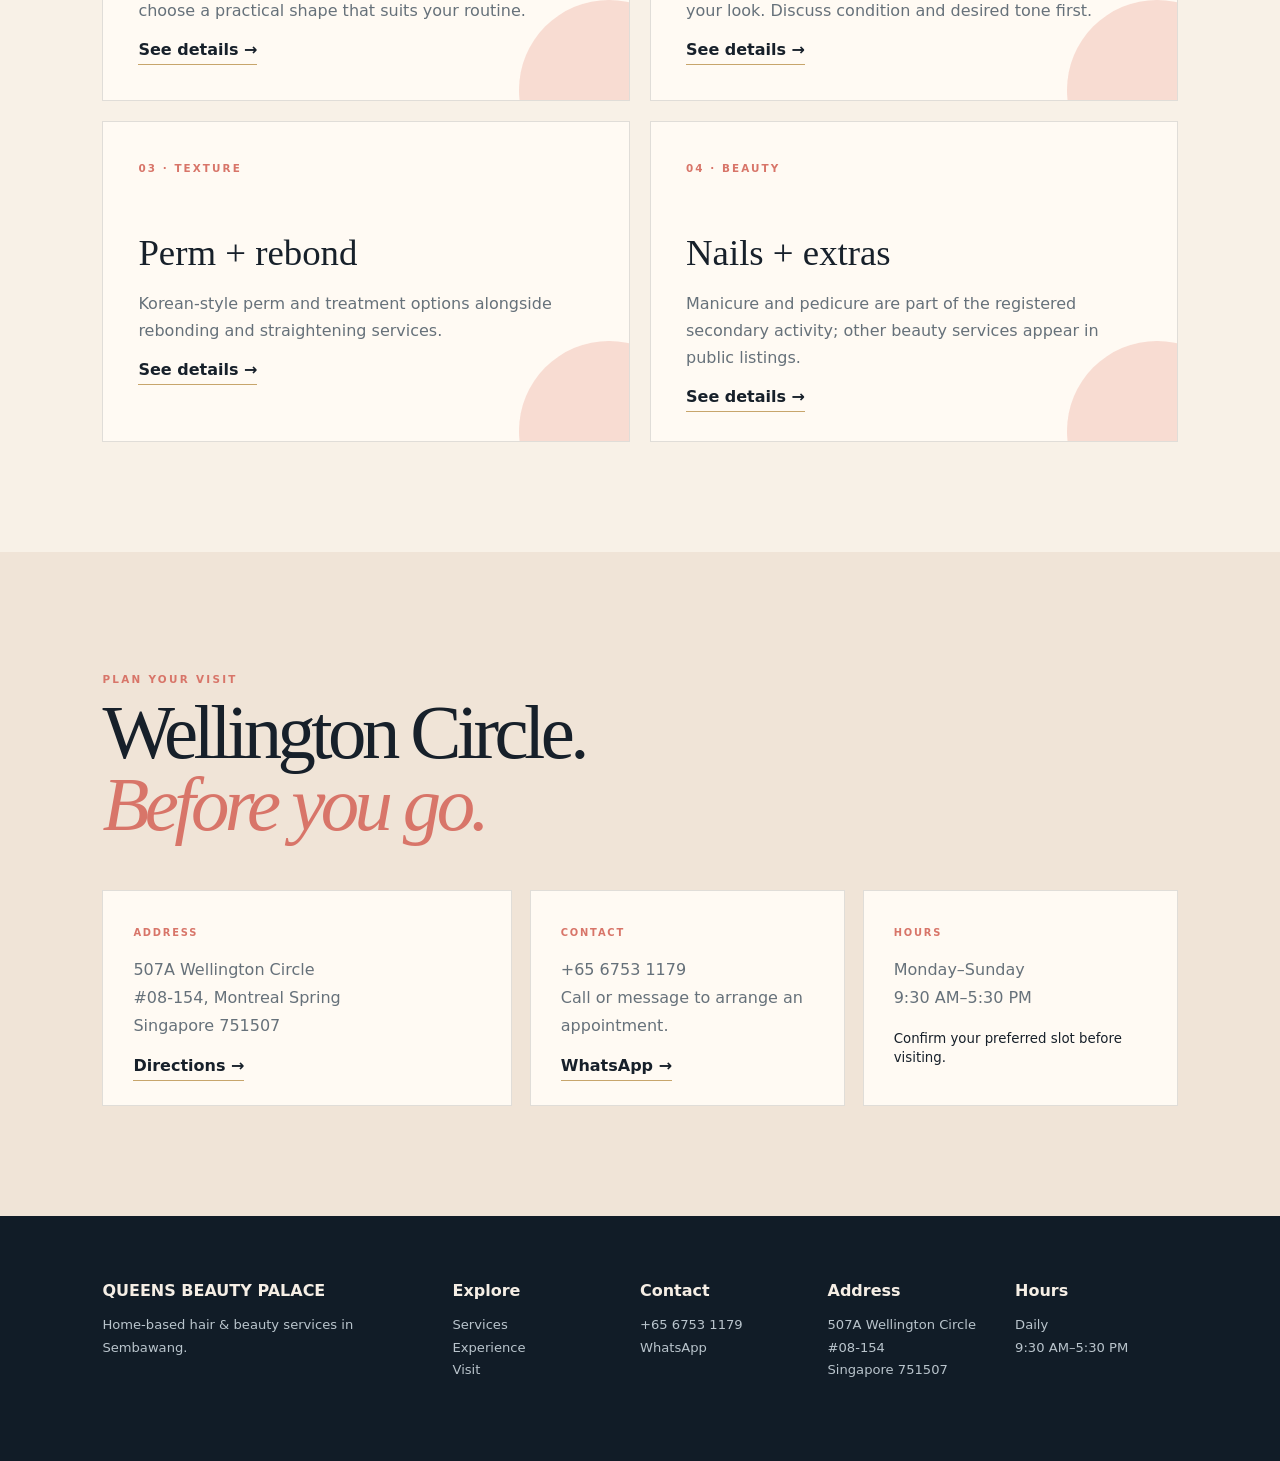
==== commit eb063e82: "Rebuild Queens Beauty Palace home page" ====
--- a/index.html
+++ b/index.html
@@ -1,12 +1 @@
-<!doctype html>
-<html lang="en"><head><meta charset="utf-8"><meta name="viewport" content="width=device-width,initial-scale=1"><meta name="description" content="Queens Beauty Palace — home-based hair and beauty salon in Wellington Circle, Singapore."><title>Queens Beauty Palace — Singapore</title><link rel="stylesheet" href="site.css"></head>
-<body>
-<header><a class="logo" href="index.html">QUEENS <b>BEAUTY PALACE</b></a><nav><a href="index.html">Home</a><a href="services.html">Services</a><a href="experience.html">Experience</a><a href="contact.html">Visit</a><a class="navcta" href="https://wa.me/6567531179?text=Hi%20Queens%20Beauty%20Palace%2C%20I%20would%20like%20to%20book.">Book</a></nav></header>
-<main>
-<section class="hero"><div class="reveal"><p class="eyebrow">SEMBAWANG · MONTREAL SPRING · SINGAPORE</p><h1>Beauty that feels <i>personal.</i></h1><p class="lead">Queens Beauty Palace is a neighbourhood home-based salon offering hair and selected beauty services in a comfortable, low-pressure setting.</p><div class="actions"><a class="btn magnetic" href="https://wa.me/6567531179?text=Hi%20Queens%20Beauty%20Palace%2C%20I%20would%20like%20to%20book.">WhatsApp to book</a><a href="services.html">Explore services →</a></div><div class="hero-meta"><p>507A Wellington Circle · #08-154 · Singapore 751507</p><p>Daily · 9:30 AM–5:30 PM</p></div></div><div class="hero-art reveal tilt" aria-label="Abstract salon artwork"><div class="art-ring r1"></div><div class="art-ring r2"></div><div class="art-orb">QB</div><span>HAIR<br>& BEAUTY</span></div></section>
-<section class="section"><p class="eyebrow reveal">THE QUEENS EDIT</p><h2 class="reveal">Hair, beauty & <i>care.</i></h2><div class="cards"><article class="reveal tilt"><div><small>01</small><h3>Haircuts</h3><p>Personalised cuts and everyday maintenance, with an emphasis on practical results.</p><a href="services.html#haircuts">View service →</a></div></article><article class="reveal tilt"><div><small>02</small><h3>Colour & texture</h3><p>Colour, wave perms, rebonding and straightening options for different looks and hair needs.</p><a href="services.html#colour">View service →</a></div></article><article class="reveal tilt"><div><small>03</small><h3>Beauty extras</h3><p>Public listings also associate the salon with manicure, eyebrow embroidery and eyelash services.</p><a href="services.html#beauty">View service →</a></div></article></div></section>
-<section class="feature"><div class="reveal"><p class="eyebrow">WHY CLIENTS COME BACK</p><h2>Neighbourhood service.<br><i>No hard sell.</i></h2><p class="lead">Public customer feedback highlights friendly service, experienced hair work, reasonable pricing and a comfortable home-salon experience. Come with a clear idea—or ask for advice before choosing a service.</p><a class="btn" href="experience.html">Discover the experience →</a></div></section>
-<section class="section visit"><div class="reveal"><p class="eyebrow">PLAN YOUR VISIT</p><h2>Book first.<br><i>Arrive relaxed.</i></h2><div class="visit-grid"><div><b>ADDRESS</b><p>#08-154 Wellington Cir<br>Block 507A · Montreal Spring<br>Singapore 751507</p></div><div><b>CONTACT</b><p><a href="tel:+6567531179">+65 6753 1179</a><br><a href="https://wa.me/6567531179">WhatsApp</a></p></div><div><b>HOURS</b><p>Monday–Sunday<br>9:30 AM–5:30 PM</p></div></div><a class="btn" href="contact.html">Directions & contact →</a></div></section>
-</main>
-<footer><div><strong>QUEENS BEAUTY PALACE</strong><p>Home-based hair & beauty services in Singapore.</p></div><div><b>Explore</b><p><a href="services.html">Services</a><br><a href="experience.html">Experience</a><br><a href="contact.html">Visit</a></p></div><div><b>Contact</b><p><a href="tel:+6567531179">+65 6753 1179</a><br><a href="https://wa.me/6567531179">WhatsApp</a></p></div><div><b>Address</b><p>507A Wellington Circle<br>#08-154<br>Singapore 751507</p></div><div><b>Hours</b><p>Daily<br>9:30 AM–5:30 PM</p></div></footer>
-<div class="float"><a href="https://wa.me/6567531179">WA</a></div><script src="site.js"></script></body></html>+<!doctype html><html lang="en"><head><meta charset="utf-8"><meta name="viewport" content="width=device-width,initial-scale=1"><meta name="description" content="Queens Beauty Palace — home-based hair and beauty salon at Montreal Spring, Sembawang, Singapore."><title>Queens Beauty Palace | Sembawang</title><link rel="stylesheet" href="site.css"></head><body><div id="loader"><div class="loader-inner"><div class="loader-q">Q</div><span>QUEENS BEAUTY PALACE</span></div></div><header><a class="logo" href="index.html">QUEENS <b>BEAUTY PALACE</b></a><nav><a href="index.html">Home</a><a href="services.html">Services</a><a href="experience.html">Experience</a><a href="contact.html">Visit</a><a class="navcta magnetic" href="https://wa.me/6567531179?text=Hi%20Queens%20Beauty%20Palace%2C%20I%20would%20like%20to%20book.">Book</a></nav></header><main><section class="hero"><div class="hero-copy reveal"><p class="eyebrow">MONTREAL SPRING · SEMBAWANG · SINGAPORE</p><h1>Beauty, made <em>personal.</em></h1><p class="lead">Queens Beauty Palace is a long-running home-based salon for practical hair and selected beauty services — friendly, neighbourhood-focused and without the pressure of a large commercial salon.</p><div class="actions"><a class="btn magnetic" href="https://wa.me/6567531179?text=Hi%20Queens%20Beauty%20Palace%2C%20I%20would%20like%20to%20book.">WhatsApp to book</a><a class="text-link" href="services.html">Explore the menu →</a></div><div class="hero-meta"><span>507A Wellington Circle · #08-154</span><span>Daily · 9:30 AM–5:30 PM</span><span>+65 6753 1179</span></div></div><div class="hero-stage reveal"><div class="orb"></div><div class="mirror"></div><div class="ribbon">HAIR · BEAUTY · CARE</div></div></section><section class="section"><p class="eyebrow reveal">THE QUEENS APPROACH</p><div class="intro-grid"><div class="reveal"><div class="number">01</div><h2>Small setting.<br><em>Real attention.</em></h2></div><div class="reveal"><p class="lead">Public profiles describe Queens Beauty Palace as a home-based Sembawang salon with a strong value focus. It has been publicly featured for affordable hair services and is associated with haircuts, colouring, perms, rebonding and manicure/pedicure services.</p></div></div><div class="pillars"><article class="pillar reveal tilt"><small>01 / HAIR</small><h3>Everyday cuts</h3><p>Personalised haircuts for adults, children and different lengths, with practical advice for the finish you want.</p></article><article class="pillar reveal tilt"><small>02 / TRANSFORM</small><h3>Colour + texture</h3><p>Colouring, Korean-style perm options, rebonding and straightening for clients looking for a change in shape or finish.</p></article><article class="pillar reveal tilt"><small>03 / BEAUTY</small><h3>Beyond hair</h3><p>Public listings also associate the business with manicure, pedicure and selected brow/lash services. Confirm current availability before booking.</p></article></div></section><section class="story"><div class="reveal"><p class="eyebrow">A DIFFERENT KIND OF APPOINTMENT</p><h2>Come with an idea.<br><em>Leave with a plan.</em></h2><p class="lead">For chemical services especially, the smartest first step is a conversation. Share your current hair condition, previous treatments and the result you want so the right service can be discussed before you commit.</p></div><div class="steps"><div class="step reveal"><b>01</b><h3>Message</h3><p>Tell the salon what you want and your preferred day.</p></div><div class="step reveal"><b>02</b><h3>Discuss</h3><p>Confirm service, suitability, current price and timing.</p></div><div class="step reveal"><b>03</b><h3>Visit</h3><p>Arrive at the Wellington Circle home studio for your appointment.</p></div><div class="step reveal"><b>04</b><h3>Finish</h3><p>Leave with a result chosen around your hair and routine.</p></div></div></section><section class="section menu"><p class="eyebrow reveal">SIGNATURE MENU</p><h2 class="reveal">What are you<br><em>in the mood for?</em></h2><div class="service-cards"><article class="service-card reveal tilt"><span>01 · CUT</span><h3>Haircuts</h3><p>From everyday trims to family and children's cuts, choose a practical shape that suits your routine.</p><a class="text-link" href="services.html#haircuts">See details →</a></article><article class="service-card reveal tilt"><span>02 · COLOUR</span><h3>Hair colour</h3><p>Colour services for refreshing, changing or maintaining your look. Discuss condition and desired tone first.</p><a class="text-link" href="services.html#colour">See details →</a></article><article class="service-card reveal tilt"><span>03 · TEXTURE</span><h3>Perm + rebond</h3><p>Korean-style perm and treatment options alongside rebonding and straightening services.</p><a class="text-link" href="services.html#texture">See details →</a></article><article class="service-card reveal tilt"><span>04 · BEAUTY</span><h3>Nails + extras</h3><p>Manicure and pedicure are part of the registered secondary activity; other beauty services appear in public listings.</p><a class="text-link" href="services.html#beauty">See details →</a></article></div></section><section class="visit"><div class="reveal"><p class="eyebrow">PLAN YOUR VISIT</p><h2>Wellington Circle.<br><em>Before you go.</em></h2></div><div class="visit-grid"><article class="visit-card reveal"><b>ADDRESS</b><p>507A Wellington Circle<br>#08-154, Montreal Spring<br>Singapore 751507</p><a class="text-link" href="contact.html">Directions →</a></article><article class="visit-card reveal"><b>CONTACT</b><p><a href="tel:+6567531179">+65 6753 1179</a><br>Call or message to arrange an appointment.</p><a class="text-link" href="https://wa.me/6567531179">WhatsApp →</a></article><article class="visit-card reveal"><b>HOURS</b><p>Monday–Sunday<br>9:30 AM–5:30 PM</p><small>Confirm your preferred slot before visiting.</small></article></div></section></main><footer><div><strong>QUEENS BEAUTY PALACE</strong><p>Home-based hair & beauty services in Sembawang.</p></div><div><b>Explore</b><p><a href="services.html">Services</a><br><a href="experience.html">Experience</a><br><a href="contact.html">Visit</a></p></div><div><b>Contact</b><p><a href="tel:+6567531179">+65 6753 1179</a><br><a href="https://wa.me/6567531179">WhatsApp</a></p></div><div><b>Address</b><p>507A Wellington Circle<br>#08-154<br>Singapore 751507</p></div><div><b>Hours</b><p>Daily<br>9:30 AM–5:30 PM</p></div></footer><div class="float"><a href="https://wa.me/6567531179">WA</a></div><script src="site.js"></script></body></html>
--- a/site.css
+++ b/site.css
@@ -1 +1,2 @@
-:root{--a:#d8b27c;--s:#f3dfbf;--bg:#0b0a08;--p:#19130e;--ink:#f7f0e6;--line:color-mix(in srgb,var(--a) 25%,transparent)}html{scroll-behavior:smooth}body{background:radial-gradient(circle at 80% 0,color-mix(in srgb,var(--a) 20%,transparent),transparent 35%),var(--bg)!important;color:var(--ink)!important}body:before{content:"";position:fixed;inset:0;pointer-events:none;z-index:1;opacity:.06;background-image:linear-gradient(#fff2 1px,transparent 1px),linear-gradient(90deg,#fff2 1px,transparent 1px);background-size:80px 80px}header{z-index:60!important;border-bottom:1px solid #fff1;padding:16px 5vw!important;transition:.35s}header.scrolled{background:#000c!important;backdrop-filter:blur(22px);box-shadow:0 10px 40px #0006}.logo{letter-spacing:.22em}.logo:after{content:"";display:inline-block;width:7px;height:7px;margin-left:9px;border-radius:50%;background:var(--a);box-shadow:0 0 18px var(--a)}nav a{position:relative}nav a:after{content:"";position:absolute;left:0;right:0;bottom:-7px;height:1px;background:var(--a);transform:scaleX(0);transition:.3s}nav a:hover:after{transform:scaleX(1)}.navcta,.btn{background:var(--s)!important;color:#111!important;box-shadow:0 10px 35px color-mix(in srgb,var(--a) 20%,transparent)!important;transition:.3s}.navcta:hover,.btn:hover{transform:translateY(-3px);box-shadow:0 18px 55px color-mix(in srgb,var(--a) 35%,transparent)!important}.hero{min-height:100svh;padding-top:180px!important;isolation:isolate;overflow:hidden}.hero:before{content:"";position:absolute;width:72vw;height:72vw;right:-30%;top:8%;border-radius:50%;background:radial-gradient(circle at 35% 35%,color-mix(in srgb,var(--a) 48%,transparent),transparent 18%),radial-gradient(circle,color-mix(in srgb,var(--a) 20%,transparent),transparent 65%);filter:blur(12px);animation:hfloat 11s ease-in-out infinite;z-index:-1}.hero:after{content:"";position:absolute;inset:auto 0 0;height:35%;background:linear-gradient(transparent,var(--bg));z-index:-1}.hero h1{font-size:clamp(4rem,12vw,11rem)!important;max-width:1100px}.hero h1 i,.page-hero h1 i{color:var(--a)}.eyebrow{color:var(--a)!important;font-weight:700}.lead{font-size:clamp(1rem,1.5vw,1.25rem)!important;max-width:650px!important}.hero-meta{border-top:1px solid var(--line);padding-top:20px}.marquee{background:var(--p)!important;border-color:var(--line)!important}.marquee div{color:var(--a)!important;font-weight:700}.section{position:relative;background:linear-gradient(var(--bg),var(--p))!important;overflow:hidden}.section:before{content:"01";position:absolute;right:5vw;top:40px;font-size:16vw;font-weight:900;color:transparent;-webkit-text-stroke:1px color-mix(in srgb,var(--a) 18%,transparent)}.cards{grid-template-columns:repeat(3,minmax(0,1fr))!important;gap:20px!important}.cards article{position:relative;min-height:430px!important;overflow:hidden;border:1px solid var(--line)!important;border-radius:30px!important;background:var(--p)!important;box-shadow:0 20px 70px #0005;transition:.55s}.cards article:before{content:"";position:absolute;inset:0;background-size:cover;background-position:center;opacity:.32;transition:.8s}.cards article:nth-child(1):before{background-image:url('https://images.unsplash.com/photo-1522337360788-8b13dee7a37e?auto=format&fit=crop&w=1200&q=85')}.cards article:nth-child(2):before{background-image:url('https://images.unsplash.com/photo-1560066984-138dadb4c035?auto=format&fit=crop&w=1200&q=85')}.cards article:nth-child(3):before{background-image:url('https://images.unsplash.com/photo-1521590832167-7bcbfaa6381f?auto=format&fit=crop&w=1200&q=85')}.cards article:after{content:"";position:absolute;inset:0;background:linear-gradient(180deg,transparent 10%,var(--p) 78%)}.cards article>*{position:relative;z-index:2}.cards article:hover{transform:translateY(-12px);border-color:color-mix(in srgb,var(--a) 65%,transparent)!important;box-shadow:0 35px 95px #0008}.cards article:hover:before{transform:scale(1.08);opacity:.5}.cards h3{font-size:clamp(1.5rem,2vw,2rem)!important}.cards a{color:var(--a)!important;font-weight:700}.feature{position:relative;overflow:hidden;background:radial-gradient(circle at 85% 30%,color-mix(in srgb,var(--a) 25%,transparent),transparent 38%),var(--p)!important;border-block:1px solid var(--line);min-height:520px}.feature:before{content:"";position:absolute;right:-10vw;top:-15vw;width:48vw;height:48vw;border:1px solid color-mix(in srgb,var(--a) 35%,transparent);border-radius:50%;animation:spin 30s linear infinite}.visit{position:relative;overflow:hidden;background:linear-gradient(135deg,var(--p),var(--bg))!important;border-top:1px solid var(--line)}.visit:before{content:"";position:absolute;width:320px;height:320px;right:-100px;bottom:-120px;border-radius:50%;background:var(--a);filter:blur(120px);opacity:.16}.page{padding-top:170px!important}.page-hero{position:relative;max-width:1050px}.page-hero:after{content:"";position:absolute;right:-5vw;top:0;width:180px;height:180px;border:1px solid var(--line);border-radius:50%}.page-hero h1{font-size:clamp(4rem,12vw,10rem)!important}.service-list{max-width:1200px!important}.service-row{position:relative;padding:42px 0!important;border-color:var(--line)!important;transition:.4s}.service-row:before{content:"";position:absolute;inset:0 -5vw;background:linear-gradient(90deg,color-mix(in srgb,var(--a) 9%,transparent),transparent 65%);opacity:0;transition:.35s;pointer-events:none}.service-row:hover{padding-left:20px!important}.service-row:hover:before{opacity:1}.service-row h2{font-size:clamp(2rem,4vw,4rem)!important}.service-row strong{color:var(--a);font-size:.7rem;letter-spacing:.16em;text-transform:uppercase}.contact-grid{gap:18px!important}.contact-card{position:relative;min-height:240px;padding:34px!important;border-color:var(--line)!important;background:linear-gradient(145deg,var(--p),#0006)!important;border-radius:28px!important;overflow:hidden;transition:.4s}.contact-card:hover{transform:translateY(-7px);border-color:color-mix(in srgb,var(--a) 60%,transparent)!important}.big-link{color:var(--ink);text-decoration:none}.big-link:hover{color:var(--a)}.page-nav a{border-color:var(--line)!important;transition:.3s}.page-nav a:hover{background:var(--s)!important;color:#111!important;transform:translateY(-3px)}.map-block iframe{filter:saturate(.75) contrast(1.05);border-color:var(--line)!important;box-shadow:0 25px 80px #0006}.float{width:62px!important;height:62px!important;background:var(--a)!important;color:#111!important;box-shadow:0 15px 45px color-mix(in srgb,var(--a) 35%,transparent)!important}.float:hover{transform:scale(1.08)}#loader{background:var(--bg)!important;z-index:200!important}#loader:before{content:"";position:absolute;width:45vw;height:45vw;border:1px solid color-mix(in srgb,var(--a) 45%,transparent);border-radius:50%;animation:pulse 2.2s ease-in-out infinite}#loader .loader-mark{position:relative;display:grid;place-items:center;text-align:center;gap:12px}#loader strong{font-size:clamp(2.4rem,8vw,7rem)!important;color:var(--ink)}#loader span{color:var(--a)!important}#loader.is-hidden{opacity:0;pointer-events:none}body.is-loading{overflow:hidden!important}.reveal{opacity:0;transform:translateY(50px) scale(.98)!important;transition:.9s cubic-bezier(.2,.75,.2,1)!important}.reveal.visible{opacity:1;transform:none!important}#scroll-progress{position:fixed;z-index:150;top:0;left:0;height:2px;width:0;background:var(--a);box-shadow:0 0 16px var(--a)}@keyframes hfloat{50%{transform:translate3d(-30px,25px,0) scale(1.08)}}@keyframes spin{to{transform:rotate(360deg)}}@keyframes pulse{50%{transform:scale(1.08);opacity:.35}}@media(min-width:800px){.hero{padding-left:10vw!important;padding-right:8vw!important}.section,.feature,.visit{padding-left:10vw!important;padding-right:10vw!important}.service-row{grid-template-columns:70px 1fr 150px!important}.contact-grid{grid-template-columns:repeat(2,minmax(0,1fr))!important}}@media(max-width:799px){header{padding-left:18px!important;padding-right:18px!important}header nav{display:flex!important;position:fixed;left:10px;right:10px;bottom:10px;z-index:90;padding:9px 8px;background:#080808e8;backdrop-filter:blur(22px);border:1px solid var(--line);border-radius:18px;justify-content:space-around;gap:4px;box-shadow:0 15px 50px #0008}header nav a{font-size:.65rem;padding:8px 7px}header .navcta,header .cta{padding:10px 12px;font-size:.7rem}.hero{padding-left:6vw!important;padding-right:6vw!important}.hero h1{font-size:clamp(3.3rem,17vw,6rem)!important}.cards{grid-template-columns:1fr!important}.cards article{min-height:390px!important}.section,.feature,.visit{padding:90px 6vw!important}.page{padding:130px 6vw 110px!important}.page-hero h1{font-size:clamp(3.4rem,17vw,6.5rem)!important}.service-row{grid-template-columns:34px 1fr!important}.service-row strong{grid-column:2;margin-top:10px}.contact-grid{grid-template-columns:1fr!important}.map-block iframe{height:72vw!important;min-height:300px}.float{bottom:78px!important;right:16px!important}.hero:before{width:110vw;height:110vw;right:-50%;top:20%}}+/* Queens Beauty Palace — bespoke Art Deco salon system */
+:root{--ink:#17202a;--navy:#182a3a;--cream:#f8f1e7;--paper:#fffaf3;--coral:#d87569;--peach:#f0b7a8;--gold:#c7a56b;--muted:#66717a;--line:#17202a22;--shadow:0 24px 80px #182a3a18}*{box-sizing:border-box}html{scroll-behavior:smooth}body{margin:0;background:var(--cream);color:var(--ink);font-family:Inter,system-ui,-apple-system,sans-serif;overflow-x:hidden}body:before{content:"";position:fixed;inset:0;pointer-events:none;z-index:1;opacity:.28;background-image:radial-gradient(#182a3a18 .6px,transparent .6px);background-size:7px 7px}a{color:inherit;text-decoration:none}header{position:fixed;z-index:50;top:0;left:0;right:0;padding:18px 5vw;display:flex;align-items:center;justify-content:space-between;background:#f8f1e7d9;border-bottom:1px solid var(--line);backdrop-filter:blur(16px);transition:.35s}header.scrolled{padding-block:12px;background:#fffaf3f5;box-shadow:0 12px 35px #182a3a12}.logo{display:flex;align-items:center;gap:10px;font-family:Georgia,serif;font-size:1rem;letter-spacing:.09em}.logo:before{content:"Q";width:31px;height:31px;border:1px solid var(--gold);border-radius:50%;display:grid;place-items:center;color:var(--gold);font-size:.82rem}.logo b{font-family:Inter,sans-serif;font-size:.58rem;letter-spacing:.2em;color:var(--coral)}nav{display:flex;align-items:center;gap:26px}nav a{font-size:.68rem;letter-spacing:.14em;text-transform:uppercase;color:#3e4850}nav a:hover{color:var(--coral)}nav .navcta,.btn{background:var(--navy);color:#fff;padding:13px 20px;border-radius:4px;box-shadow:0 12px 28px #182a3a22;font-weight:800;display:inline-block;transition:.3s}.btn:hover,nav .navcta:hover{background:var(--coral);transform:translateY(-2px)}.hero{min-height:100svh;padding:145px 7vw 80px;display:grid;grid-template-columns:1.05fr .95fr;gap:6vw;align-items:center;position:relative}.hero-copy{position:relative;z-index:2}.eyebrow{font-size:.65rem;letter-spacing:.22em;text-transform:uppercase;color:var(--coral);font-weight:900}.hero h1,.page-hero h1{font-family:Georgia,serif;font-size:clamp(4rem,8.5vw,8.7rem);font-weight:400;line-height:.88;letter-spacing:-.065em;margin:18px 0 28px}.hero h1 em,.page-hero h1 em,h2 em{color:var(--coral);font-style:italic}.lead{max-width:680px;color:var(--muted);font-size:clamp(1rem,1.4vw,1.18rem);line-height:1.8}.actions{display:flex;gap:22px;align-items:center;flex-wrap:wrap;margin:34px 0}.text-link{font-weight:800;border-bottom:1px solid var(--gold);padding-bottom:5px}.hero-meta{display:flex;gap:25px;flex-wrap:wrap;padding-top:18px;border-top:1px solid var(--line);font-size:.75rem;color:#657078}.hero-stage{min-height:570px;position:relative;display:grid;place-items:center}.mirror{width:min(460px,78vw);aspect-ratio:.72;border-radius:48% 48% 42% 42%;background:linear-gradient(145deg,#fffdf7,#e8d8c6);border:12px solid #c7a56b;box-shadow:inset 0 0 0 8px #fff8ed,0 35px 90px #182a3a22;position:relative;transform:rotate(3deg);animation:float 7s ease-in-out infinite}.mirror:before{content:"";position:absolute;inset:12%;border-radius:50%;background:radial-gradient(circle at 50% 35%,#fffdf8,#f0cfc5 38%,#c9786e 100%);box-shadow:inset 0 -35px 60px #7b423c22}.mirror:after{content:"QUEENS\A BEAUTY PALACE";white-space:pre;position:absolute;left:50%;top:50%;transform:translate(-50%,-50%);font:700 clamp(.8rem,1.5vw,1rem)/1.7 Inter,sans-serif;letter-spacing:.22em;text-align:center;color:#fff;mix-blend-mode:soft-light}.ribbon{position:absolute;right:0;bottom:7%;padding:14px 18px;background:var(--navy);color:#fff;letter-spacing:.16em;font-size:.58rem;transform:rotate(-4deg);box-shadow:var(--shadow)}.orb{position:absolute;width:105px;height:105px;border-radius:50%;left:0;top:15%;background:var(--coral);box-shadow:0 18px 50px #d8756940;animation:drift 6s ease-in-out infinite}.section,.story,.visit{padding:110px 8vw}.section{background:var(--paper)}h2{font-family:Georgia,serif;font-size:clamp(3rem,6vw,6.4rem);font-weight:400;line-height:.95;letter-spacing:-.06em;margin:12px 0 48px}.intro-grid{display:grid;grid-template-columns:1fr 1.2fr;gap:7vw;align-items:end}.number{font:italic 4rem Georgia;color:var(--gold)}.pillars{display:grid;grid-template-columns:repeat(3,1fr);gap:18px;margin-top:60px}.pillar{padding:30px;min-height:245px;border:1px solid var(--line);background:var(--cream);position:relative;overflow:hidden;transition:.45s}.pillar:before{content:"";position:absolute;width:100px;height:100px;border-radius:50%;right:-35px;top:-35px;background:var(--peach);opacity:.5}.pillar:hover{transform:translateY(-8px);box-shadow:var(--shadow)}.pillar small{font-weight:900;color:var(--coral);letter-spacing:.15em}.pillar h3{font:400 1.8rem Georgia;margin:45px 0 10px}.pillar p,.story p{color:var(--muted);line-height:1.75}.story{background:var(--navy);color:#fff;position:relative;overflow:hidden}.story:after{content:"";position:absolute;width:55vw;height:55vw;border:1px solid #f0b7a844;border-radius:50%;right:-28vw;top:-18vw}.story .eyebrow{color:var(--peach)}.story .lead,.story p{color:#d6dfe4}.story h2 em{color:var(--peach)}.steps{display:grid;grid-template-columns:repeat(4,1fr);gap:0;margin-top:55px;border-top:1px solid #ffffff25}.step{padding:25px 22px;border-right:1px solid #ffffff25}.step:last-child{border:0}.step b{color:var(--peach);font-size:.7rem}.step h3{font:400 1.5rem Georgia}.step p{font-size:.9rem}.menu{background:var(--cream)}.service-cards{display:grid;grid-template-columns:repeat(2,1fr);gap:20px}.service-card{padding:35px;min-height:300px;border:1px solid var(--line);background:var(--paper);position:relative;overflow:hidden;transition:.45s}.service-card:after{content:"";position:absolute;width:180px;height:180px;border-radius:50%;right:-70px;bottom:-80px;background:var(--peach);opacity:.45}.service-card:hover{transform:translateY(-7px);box-shadow:var(--shadow)}.service-card span{font-size:.65rem;color:var(--coral);letter-spacing:.2em;font-weight:900}.service-card h3{font:400 2.3rem Georgia;margin:55px 0 10px}.service-card p{color:var(--muted);max-width:560px;line-height:1.7}.visit{background:#f0e4d7}.visit-grid{display:grid;grid-template-columns:1.3fr 1fr 1fr;gap:18px}.visit-card{padding:30px;background:#fffaf3;border:1px solid var(--line);min-height:190px}.visit-card b{font-size:.62rem;letter-spacing:.18em;color:var(--coral)}.visit-card p{line-height:1.75;color:var(--muted)}.page{padding:160px 8vw 100px;min-height:100svh}.page-hero{max-width:1000px;margin-bottom:75px}.service-list{border-top:1px solid var(--line)}.service-row{display:grid;grid-template-columns:70px 1fr 120px;gap:22px;padding:38px 0;border-bottom:1px solid var(--line);position:relative;transition:.3s}.service-row:hover{padding-left:14px;background:#fff8}.service-row>span,.service-row>strong{font-size:.68rem;color:var(--coral);letter-spacing:.18em}.service-row h2{font-size:clamp(2.2rem,4vw,4rem);margin:0 0 8px}.service-row p{color:var(--muted);line-height:1.75;max-width:720px}.contact-grid{display:grid;grid-template-columns:repeat(2,1fr);gap:18px}.contact-card{padding:35px;min-height:240px;border:1px solid var(--line);background:var(--paper);transition:.4s}.contact-card:hover{transform:translateY(-6px);box-shadow:var(--shadow)}.contact-card h3{font:400 1.8rem Georgia;margin-top:0}.contact-card p{color:var(--muted);line-height:1.8}.big-link{color:var(--coral);font-weight:900}.map-block{margin-top:70px}.map-block iframe{width:100%;height:430px;border:0;filter:grayscale(.35) sepia(.1);box-shadow:var(--shadow)}.page-nav{display:flex;gap:12px;flex-wrap:wrap;margin-top:55px}.page-nav a{padding:14px 18px;border:1px solid var(--line);background:#fffaf3}.page-nav a:hover{border-color:var(--coral);color:var(--coral)}footer{padding:65px 8vw;background:#111c27;color:#f5eee5;display:grid;grid-template-columns:2fr repeat(4,1fr);gap:25px}footer p{font-size:.82rem;line-height:1.75;color:#b9c4cc}footer a:hover{color:var(--peach)}.float{position:fixed;z-index:90;right:22px;bottom:22px;width:62px;height:62px;border-radius:50%;display:grid;place-items:center;background:var(--coral);color:#fff;font-size:.65rem;font-weight:900;letter-spacing:.08em;box-shadow:0 18px 50px #d8756955}.reveal{opacity:0;transform:translateY(35px);transition:opacity .8s ease,transform .8s cubic-bezier(.2,.7,.2,1)}.reveal.visible{opacity:1;transform:none}.reveal.exit{opacity:0;transform:translateY(-25px)}#loader{position:fixed;inset:0;z-index:200;background:var(--navy);display:grid;place-items:center;color:#fff;transition:opacity .8s}.loader-inner{text-align:center}.loader-q{width:75px;height:75px;margin:auto;border:1px solid var(--gold);border-radius:50%;display:grid;place-items:center;font:2.2rem Georgia;color:var(--peach);animation:pulse 1.8s infinite}.loader-inner span{display:block;margin-top:18px;font-size:.62rem;letter-spacing:.3em}.is-hidden{opacity:0;pointer-events:none}#scroll-progress{position:fixed;z-index:100;top:0;left:0;height:3px;width:0;background:var(--coral)}@keyframes float{50%{transform:translateY(-13px) rotate(1deg)}}@keyframes drift{50%{transform:translate(18px,20px)}}@keyframes pulse{50%{box-shadow:0 0 35px #f0b7a844}}@media(max-width:800px){header{padding:14px 18px}.logo b{display:none}header nav{position:fixed;left:8px;right:8px;bottom:8px;padding:8px;background:#111c27f5;border:1px solid #ffffff20;display:flex;justify-content:space-around;gap:2px;backdrop-filter:blur(16px);box-shadow:0 15px 45px #0005}header nav a{color:#fff;font-size:.57rem;padding:9px 5px}header nav .navcta{padding:9px 10px}.hero{grid-template-columns:1fr;padding:125px 6vw 70px}.hero h1,.page-hero h1{font-size:clamp(3.5rem,17vw,6.5rem)}.hero-stage{min-height:410px}.mirror{width:72vw}.orb{width:70px;height:70px}.section,.story,.visit{padding:82px 6vw}.intro-grid,.pillars,.steps,.visit-grid,.service-cards,.contact-grid{grid-template-columns:1fr}.pillars{margin-top:35px}.pillar{min-height:210px}.steps{border-top:0}.step{border-right:0;border-bottom:1px solid #ffffff25;padding:22px 0}.service-card{min-height:260px}.page{padding:130px 6vw 95px}.service-row{grid-template-columns:38px 1fr}.service-row strong{grid-column:2}.map-block iframe{height:70vw;min-height:290px}footer{grid-template-columns:1fr 1fr;padding:55px 6vw}.float{bottom:78px;right:15px}}@media(max-width:480px){footer{grid-template-columns:1fr}.hero-meta{display:block}.hero-meta p{margin:7px 0}}
